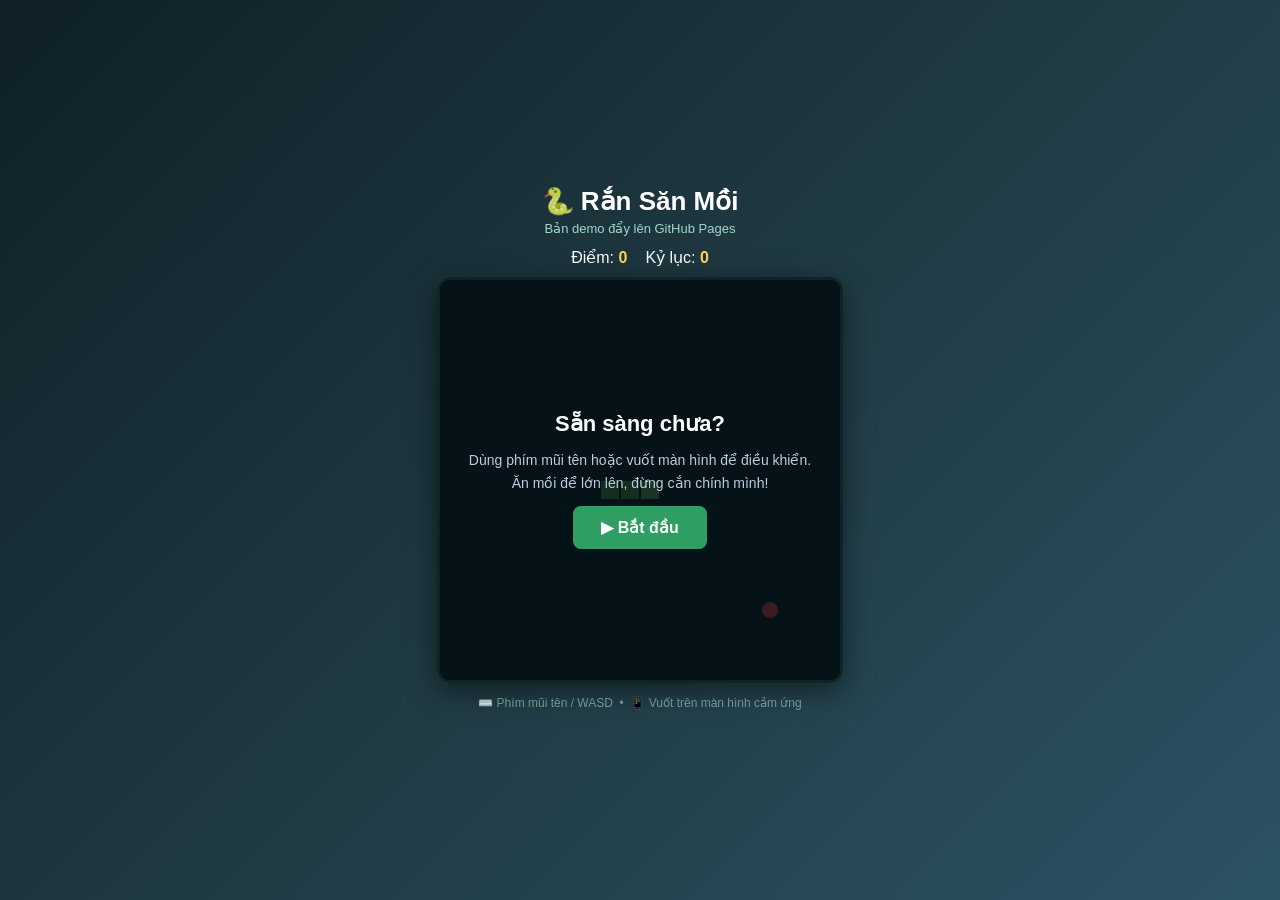
==== index.html @ e2c6ebfa "Game Rắn Săn Mồi - bản demo đầu tiên" ====
<!DOCTYPE html>
<html lang="vi">
<head>
<meta charset="UTF-8">
<meta name="viewport" content="width=device-width, initial-scale=1.0, user-scalable=no">
<title>🐍 Rắn Săn Mồi</title>
<style>
  * { margin:0; padding:0; box-sizing:border-box; }
  body {
    font-family:'Segoe UI',Arial,sans-serif;
    background:linear-gradient(135deg,#0f2027,#203a43,#2c5364);
    color:#fff; min-height:100vh;
    display:flex; flex-direction:column; align-items:center; justify-content:center;
    padding:16px; touch-action:none;
  }
  h1 { font-size:26px; margin-bottom:4px; }
  .sub { color:#9fd8c9; font-size:13px; margin-bottom:12px; }
  #hud { display:flex; gap:18px; margin-bottom:10px; font-size:16px; }
  #hud b { color:#ffd54f; }
  #wrap { position:relative; }
  canvas {
    background:#0b1e25; border:3px solid #2e7d5b; border-radius:12px;
    box-shadow:0 8px 30px rgba(0,0,0,.5); display:block; max-width:92vw;
  }
  #overlay {
    position:absolute; inset:0; display:flex; flex-direction:column;
    align-items:center; justify-content:center; gap:12px;
    background:rgba(5,15,20,.78); border-radius:12px; text-align:center; padding:20px;
  }
  #overlay.hidden { display:none; }
  #overlay h2 { font-size:22px; }
  #overlay p { color:#bcd; font-size:14px; line-height:1.6; }
  button {
    background:#2e9e63; color:#fff; border:none; border-radius:8px;
    padding:12px 28px; font-size:16px; font-weight:700; cursor:pointer;
  }
  button:hover { background:#35b574; }
  .hint { margin-top:10px; font-size:12px; color:#7fa8a0; text-align:center; line-height:1.7; }
</style>
</head>
<body>
  <h1>🐍 Rắn Săn Mồi</h1>
  <div class="sub">Bản demo đẩy lên GitHub Pages</div>
  <div id="hud"><div>Điểm: <b id="score">0</b></div><div>Kỷ lục: <b id="best">0</b></div></div>
  <div id="wrap">
    <canvas id="game" width="400" height="400"></canvas>
    <div id="overlay">
      <h2 id="ovTitle">Sẵn sàng chưa?</h2>
      <p id="ovText">Dùng phím mũi tên hoặc vuốt màn hình để điều khiển.<br>Ăn mồi để lớn lên, đừng cắn chính mình!</p>
      <button id="btnStart">▶ Bắt đầu</button>
    </div>
  </div>
  <div class="hint">⌨️ Phím mũi tên / WASD &nbsp;•&nbsp; 📱 Vuốt trên màn hình cảm ứng</div>
<script>
"use strict";
const cv = document.getElementById('game'), ctx = cv.getContext('2d');
const N = 20, CELL = cv.width / N;
let snake, dir, nextDir, food, score, best = +(localStorage.getItem('ran_best') || 0), timer = null, speed = 130;
document.getElementById('best').textContent = best;

function reset() {
  snake = [{x:10,y:10},{x:9,y:10},{x:8,y:10}];
  dir = nextDir = {x:1,y:0};
  score = 0; speed = 130;
  document.getElementById('score').textContent = 0;
  placeFood();
}
function placeFood() {
  while (true) {
    const f = {x: (Math.random()*N)|0, y: (Math.random()*N)|0};
    if (!snake.some(s => s.x===f.x && s.y===f.y)) { food = f; return; }
  }
}
function draw() {
  ctx.fillStyle = '#0b1e25'; ctx.fillRect(0,0,cv.width,cv.height);
  // food
  ctx.fillStyle = '#ff5252';
  ctx.beginPath();
  ctx.arc(food.x*CELL+CELL/2, food.y*CELL+CELL/2, CELL/2-2, 0, 7);
  ctx.fill();
  // snake
  snake.forEach((s,i) => {
    ctx.fillStyle = i===0 ? '#66bb6a' : '#43a047';
    const p = 1;
    ctx.fillRect(s.x*CELL+p, s.y*CELL+p, CELL-p*2, CELL-p*2);
    if (i===0) {
      ctx.fillStyle = '#123';
      const cx = s.x*CELL+CELL/2, cy = s.y*CELL+CELL/2;
      const ex = dir.x*4, ey = dir.y*4;
      ctx.beginPath(); ctx.arc(cx-5+ex, cy-4+ey, 2.2, 0, 7); ctx.fill();
      ctx.beginPath(); ctx.arc(cx+5+ex, cy-4+ey, 2.2, 0, 7); ctx.fill();
    }
  });
}
function step() {
  dir = nextDir;
  const h = {x: snake[0].x + dir.x, y: snake[0].y + dir.y};
  if (h.x<0||h.y<0||h.x>=N||h.y>=N || snake.some(s=>s.x===h.x&&s.y===h.y)) return gameOver();
  snake.unshift(h);
  if (h.x===food.x && h.y===food.y) {
    score += 10;
    document.getElementById('score').textContent = score;
    if (score > best) { best = score; localStorage.setItem('ran_best', best); document.getElementById('best').textContent = best; }
    if (speed > 70) { speed -= 4; restartTimer(); }
    placeFood();
  } else snake.pop();
  draw();
}
function restartTimer(){ clearInterval(timer); timer = setInterval(step, speed); }
function start() {
  document.getElementById('overlay').classList.add('hidden');
  reset(); draw(); restartTimer();
}
function gameOver() {
  clearInterval(timer);
  document.getElementById('ovTitle').textContent = '💀 Thua rồi!';
  document.getElementById('ovText').innerHTML = `Điểm của bạn: <b style="color:#ffd54f">${score}</b><br>Kỷ lục: <b style="color:#ffd54f">${best}</b>`;
  document.getElementById('btnStart').textContent = '↺ Chơi lại';
  document.getElementById('overlay').classList.remove('hidden');
}
const KEYS = {ArrowUp:[0,-1],ArrowDown:[0,1],ArrowLeft:[-1,0],ArrowRight:[1,0],w:[0,-1],s:[0,1],a:[-1,0],d:[1,0],W:[0,-1],S:[0,1],A:[-1,0],D:[1,0]};
document.addEventListener('keydown', e => {
  const k = KEYS[e.key]; if (!k) return;
  e.preventDefault();
  if (k[0] !== -dir.x || k[1] !== -dir.y) nextDir = {x:k[0], y:k[1]};
});
let tx=0, ty=0;
cv.addEventListener('touchstart', e => { const t=e.changedTouches[0]; tx=t.clientX; ty=t.clientY; }, {passive:true});
cv.addEventListener('touchmove', e => {
  e.preventDefault();
  const t=e.changedTouches[0], dx=t.clientX-tx, dy=t.clientY-ty;
  if (Math.abs(dx)<18 && Math.abs(dy)<18) return;
  const nd = Math.abs(dx)>Math.abs(dy) ? {x:Math.sign(dx),y:0} : {x:0,y:Math.sign(dy)};
  if (nd.x !== -dir.x || nd.y !== -dir.y) nextDir = nd;
  tx=t.clientX; ty=t.clientY;
}, {passive:false});
document.getElementById('btnStart').addEventListener('click', start);
reset(); draw();
</script>
</body>
</html>
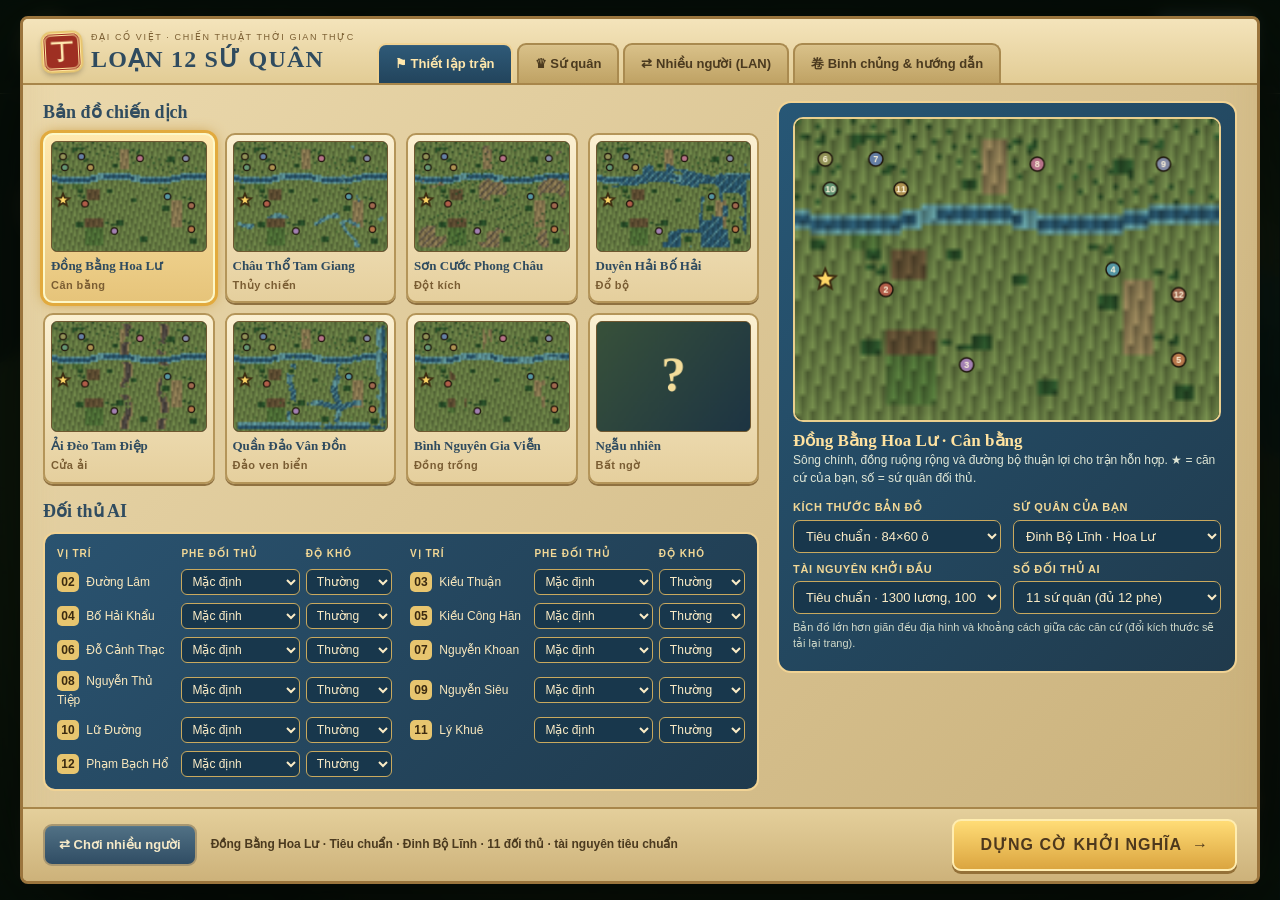
==== commit c458cb5a: "Thay game ran mau bang Loạn 12 Sứ Quân (ban day du tu Drive)" ====
--- a/index.html
+++ b/index.html
@@ -1,141 +1,12 @@
-<!DOCTYPE html>
-<html lang="vi">
-<head>
-<meta charset="UTF-8">
-<meta name="viewport" content="width=device-width, initial-scale=1.0, user-scalable=no">
-<title>🐍 Rắn Săn Mồi</title>
-<style>
-  * { margin:0; padding:0; box-sizing:border-box; }
-  body {
-    font-family:'Segoe UI',Arial,sans-serif;
-    background:linear-gradient(135deg,#0f2027,#203a43,#2c5364);
-    color:#fff; min-height:100vh;
-    display:flex; flex-direction:column; align-items:center; justify-content:center;
-    padding:16px; touch-action:none;
-  }
-  h1 { font-size:26px; margin-bottom:4px; }
-  .sub { color:#9fd8c9; font-size:13px; margin-bottom:12px; }
-  #hud { display:flex; gap:18px; margin-bottom:10px; font-size:16px; }
-  #hud b { color:#ffd54f; }
-  #wrap { position:relative; }
-  canvas {
-    background:#0b1e25; border:3px solid #2e7d5b; border-radius:12px;
-    box-shadow:0 8px 30px rgba(0,0,0,.5); display:block; max-width:92vw;
-  }
-  #overlay {
-    position:absolute; inset:0; display:flex; flex-direction:column;
-    align-items:center; justify-content:center; gap:12px;
-    background:rgba(5,15,20,.78); border-radius:12px; text-align:center; padding:20px;
-  }
-  #overlay.hidden { display:none; }
-  #overlay h2 { font-size:22px; }
-  #overlay p { color:#bcd; font-size:14px; line-height:1.6; }
-  button {
-    background:#2e9e63; color:#fff; border:none; border-radius:8px;
-    padding:12px 28px; font-size:16px; font-weight:700; cursor:pointer;
-  }
-  button:hover { background:#35b574; }
-  .hint { margin-top:10px; font-size:12px; color:#7fa8a0; text-align:center; line-height:1.7; }
-</style>
-</head>
-<body>
-  <h1>🐍 Rắn Săn Mồi</h1>
-  <div class="sub">Bản demo đẩy lên GitHub Pages</div>
-  <div id="hud"><div>Điểm: <b id="score">0</b></div><div>Kỷ lục: <b id="best">0</b></div></div>
-  <div id="wrap">
-    <canvas id="game" width="400" height="400"></canvas>
-    <div id="overlay">
-      <h2 id="ovTitle">Sẵn sàng chưa?</h2>
-      <p id="ovText">Dùng phím mũi tên hoặc vuốt màn hình để điều khiển.<br>Ăn mồi để lớn lên, đừng cắn chính mình!</p>
-      <button id="btnStart">▶ Bắt đầu</button>
-    </div>
-  </div>
-  <div class="hint">⌨️ Phím mũi tên / WASD &nbsp;•&nbsp; 📱 Vuốt trên màn hình cảm ứng</div>
-<script>
-"use strict";
-const cv = document.getElementById('game'), ctx = cv.getContext('2d');
-const N = 20, CELL = cv.width / N;
-let snake, dir, nextDir, food, score, best = +(localStorage.getItem('ran_best') || 0), timer = null, speed = 130;
-document.getElementById('best').textContent = best;
-
-function reset() {
-  snake = [{x:10,y:10},{x:9,y:10},{x:8,y:10}];
-  dir = nextDir = {x:1,y:0};
-  score = 0; speed = 130;
-  document.getElementById('score').textContent = 0;
-  placeFood();
-}
-function placeFood() {
-  while (true) {
-    const f = {x: (Math.random()*N)|0, y: (Math.random()*N)|0};
-    if (!snake.some(s => s.x===f.x && s.y===f.y)) { food = f; return; }
-  }
-}
-function draw() {
-  ctx.fillStyle = '#0b1e25'; ctx.fillRect(0,0,cv.width,cv.height);
-  // food
-  ctx.fillStyle = '#ff5252';
-  ctx.beginPath();
-  ctx.arc(food.x*CELL+CELL/2, food.y*CELL+CELL/2, CELL/2-2, 0, 7);
-  ctx.fill();
-  // snake
-  snake.forEach((s,i) => {
-    ctx.fillStyle = i===0 ? '#66bb6a' : '#43a047';
-    const p = 1;
-    ctx.fillRect(s.x*CELL+p, s.y*CELL+p, CELL-p*2, CELL-p*2);
-    if (i===0) {
-      ctx.fillStyle = '#123';
-      const cx = s.x*CELL+CELL/2, cy = s.y*CELL+CELL/2;
-      const ex = dir.x*4, ey = dir.y*4;
-      ctx.beginPath(); ctx.arc(cx-5+ex, cy-4+ey, 2.2, 0, 7); ctx.fill();
-      ctx.beginPath(); ctx.arc(cx+5+ex, cy-4+ey, 2.2, 0, 7); ctx.fill();
-    }
-  });
-}
-function step() {
-  dir = nextDir;
-  const h = {x: snake[0].x + dir.x, y: snake[0].y + dir.y};
-  if (h.x<0||h.y<0||h.x>=N||h.y>=N || snake.some(s=>s.x===h.x&&s.y===h.y)) return gameOver();
-  snake.unshift(h);
-  if (h.x===food.x && h.y===food.y) {
-    score += 10;
-    document.getElementById('score').textContent = score;
-    if (score > best) { best = score; localStorage.setItem('ran_best', best); document.getElementById('best').textContent = best; }
-    if (speed > 70) { speed -= 4; restartTimer(); }
-    placeFood();
-  } else snake.pop();
-  draw();
-}
-function restartTimer(){ clearInterval(timer); timer = setInterval(step, speed); }
-function start() {
-  document.getElementById('overlay').classList.add('hidden');
-  reset(); draw(); restartTimer();
-}
-function gameOver() {
-  clearInterval(timer);
-  document.getElementById('ovTitle').textContent = '💀 Thua rồi!';
-  document.getElementById('ovText').innerHTML = `Điểm của bạn: <b style="color:#ffd54f">${score}</b><br>Kỷ lục: <b style="color:#ffd54f">${best}</b>`;
-  document.getElementById('btnStart').textContent = '↺ Chơi lại';
-  document.getElementById('overlay').classList.remove('hidden');
-}
-const KEYS = {ArrowUp:[0,-1],ArrowDown:[0,1],ArrowLeft:[-1,0],ArrowRight:[1,0],w:[0,-1],s:[0,1],a:[-1,0],d:[1,0],W:[0,-1],S:[0,1],A:[-1,0],D:[1,0]};
-document.addEventListener('keydown', e => {
-  const k = KEYS[e.key]; if (!k) return;
-  e.preventDefault();
-  if (k[0] !== -dir.x || k[1] !== -dir.y) nextDir = {x:k[0], y:k[1]};
-});
-let tx=0, ty=0;
-cv.addEventListener('touchstart', e => { const t=e.changedTouches[0]; tx=t.clientX; ty=t.clientY; }, {passive:true});
-cv.addEventListener('touchmove', e => {
-  e.preventDefault();
-  const t=e.changedTouches[0], dx=t.clientX-tx, dy=t.clientY-ty;
-  if (Math.abs(dx)<18 && Math.abs(dy)<18) return;
-  const nd = Math.abs(dx)>Math.abs(dy) ? {x:Math.sign(dx),y:0} : {x:0,y:Math.sign(dy)};
-  if (nd.x !== -dir.x || nd.y !== -dir.y) nextDir = nd;
-  tx=t.clientX; ty=t.clientY;
-}, {passive:false});
-document.getElementById('btnStart').addEventListener('click', start);
-reset(); draw();
-</script>
-</body>
-</html>
+<!doctype html>
+<html lang="vi"><head><meta charset="utf-8"><meta name="viewport" content="width=device-width, initial-scale=1"><title>Loạn 12 Sứ Quân · Cờ Lau Dựng Nước</title><link rel="stylesheet" href="style.css"><link rel="stylesheet" href="progression.css"><link rel="stylesheet" href="hybrid.css"><link rel="stylesheet" href="kingdom.css"><link rel="stylesheet" href="multiplayer.css"><link rel="stylesheet" href="interface-v2.css"><link rel="stylesheet" href="cinematic-ui.css"><link rel="stylesheet" href="menu.css"></head>
+<body class="panel-hidden">
+<header><div class="brand"><span class="seal">丁</span><div><small>ĐẠI CỒ VIỆT · CHIẾN THUẬT THỜI GIAN THỰC</small><h1>LOẠN 12 SỨ QUÂN</h1></div></div><div id="resources"></div><div class="header-actions"><button id="pause" title="Tạm dừng"><span>Ⅱ</span></button><button id="handbookButton"><span class="button-glyph">卷</span>Binh thư</button><button id="help"><span class="button-glyph">?</span>Hướng dẫn</button></div></header>
+<main><section id="battle"><canvas id="map" aria-label="Bản đồ chiến trường tương tác"></canvas><div class="map-heading"><span class="eyebrow">CHIẾN DỊCH 01</span><h2>Cờ lau dựng nước</h2><p>Hoa Lư · Đồng bằng sông Hồng</p></div><div id="toast" role="status"></div><div class="map-bottom"><div class="utility-dock"><button id="home" title="Về căn cứ"><span>⌂</span><small>Căn cứ</small></button><button id="mapHandbook" title="Mở binh thư"><span>▤</span><small>Binh thư</small></button><button id="mapBuild" title="Mở bảng kiến thiết"><span>▦</span><small>Kiến thiết</small></button><button id="togglePanel" title="Mở bảng quân lệnh" aria-pressed="false"><span>⚙</span><small>Bảng lệnh</small></button></div><span id="selectionHint">Kéo chuột để chọn quân · Chuột phải để ra lệnh</span><div class="command-dock"><button id="selectArmy"><span>⚔</span><small>Toàn quân</small></button><button id="attackMove"><span>➤</span><small>Tiến công</small><kbd>A</kbd></button></div></div></section>
+<aside><button id="closePanel" title="Đóng bảng lệnh">×</button><div class="campaign-head"><span class="eyebrow">THỐNG NHẤT SƠN HÀ</span><b id="progress">1 / 12</b></div><div class="progress-track"><i id="progressBar"></i></div><div id="population"></div><div class="panel-tabs"><button id="armyPanel">Quân lệnh</button><button id="buildPanel">Kiến thiết</button></div><div id="lords"></div><section class="details"><div class="section-title">QUÂN LỆNH <span id="clock">00:00</span></div><div id="details"></div></section><canvas id="minimap" width="272" height="168" aria-label="Bản đồ nhỏ"></canvas><div class="legend"><span>● Hoa Lư</span><span>● Chưa quy phục</span><span>● Đồng minh</span></div></aside></main>
+<footer><span><i class="live"></i> BẢN DEMO CHƠI ĐƯỢC · ĐỒ HỌA CANVAS</span><span id="status">Đang tập hợp quân tại Hoa Lư</span><span>WASD: camera · Lăn chuột: phóng to · P: dừng</span></footer>
+<dialog id="intro"><span class="eyebrow">MỘT THỜI LOẠN LẠC. MỘT NGỌN CỜ.</span><h2>Cờ lau dựng nước</h2><p>Từ Hoa Lư, tập hợp quân đội, vượt sông và thu phục các sứ quân. Mỗi căn cứ thất thủ là một lựa chọn: chiêu hàng để mở binh chủng, hoặc trảm tướng để lấy chiến lợi phẩm.</p><div class="instructions"><div><b>01 / Tập hợp</b><p>Kéo chuột trái chọn quân. Shift để chọn thêm. Chuột phải lên đất để đi, lên địch để đánh.</p></div><div><b>02 / Kiến thiết</b><p>Chọn công trình, nâng cấp và tuyển quân. Soái Phủ giới hạn 2 Tướng, kể cả hàng chờ.</p></div><div><b>03 / Chinh phục</b><p>Thu phục Đường Lâm mở Nỏ Liên Châu. Kiều Thuận mở Chiến Tượng. Bố Hải Khẩu mở Trần Lãm.</p></div></div><p class="note">Đây là bản mô phỏng giả tưởng lấy cảm hứng lịch sử. Chỉ số còn thử nghiệm; không phải tái dựng lịch sử.</p><button id="start" class="primary">DỰNG CỜ KHỞI NGHĨA <span>→</span></button></dialog>
+<dialog id="conquest"><span class="eyebrow">MỘT THẾ LỰC ĐÃ THẤT THỦ</span><h2 id="conquestTitle"></h2><p id="conquestText"></p><div class="choices"><button id="recruitLord"><b>THU PHỤC CHIÊU HÀNG</b><span>Mở khóa quân độc quyền.<br>Nhận 70% sản lượng của căn cứ.</span></button><button id="executeLord"><b>TRẢM TƯỚNG</b><span>Nhận 1000 Lương + 600 Vàng.<br>6 dân chuyển thành phu đào đá.</span></button></div></dialog>
+<dialog id="ending"><span class="eyebrow">CHIẾN DỊCH KHÉP LẠI</span><h2 id="endingTitle"></h2><p id="endingText"></p><button id="restart" class="primary">CHƠI LẠI</button></dialog>
+<dialog id="handbook"><div class="book-head"><div><span class="eyebrow">PHÁT TRIỂN LÃNH ĐỊA · BẢN CÂN BẰNG THỬ NGHIỆM</span><h2>Binh thư Hoa Lư</h2></div><button id="closeBook">Trở lại trận</button></div><div id="bookContent"></div></dialog>
+<script src="boot.js"></script><script src="core.js"></script><script src="progression.js"></script><script src="economy.js"></script><script src="tactics.js"></script><script src="factions.js"></script><script src="ai.js"></script><script src="maps.js"></script><script src="warlords.js"></script><script src="walls.js"></script><script src="navy.js"></script><script src="setup.js"></script><script src="controls.js"></script><script src="iso-art.js"></script><script src="terrain25d.js"></script><script src="unit-sprites.js"></script><script src="vehicle-sprites.js"></script><script src="fort-art.js"></script><script src="fx.js"></script><script src="game.js"></script><script src="input.js"></script><script src="kingdom-ui.js"></script><script src="multiplayer.js"></script><script src="warlords-ui.js"></script><script src="menu.js"></script></body></html>
--- a/style.css
+++ b/style.css
@@ -0,0 +1 @@
+:root{color-scheme:dark;--bg:#121a18;--panel:#18221e;--line:#344036;--text:#e7e3ce;--muted:#9fa993;--gold:#d6b16a}*{box-sizing:border-box}body{margin:0;background:var(--bg);font:13px/1.5 "Segoe UI",Arial,sans-serif;color:var(--text);overflow:hidden}button{font:inherit;cursor:pointer;color:var(--text);border:1px solid #566047;background:#263328;border-radius:4px;padding:8px 11px;transition:background .15s}button:hover:not(:disabled){background:#40513a;border-color:var(--gold)}button:disabled{opacity:.4;cursor:not-allowed}button.active{background:#6b562b;border-color:#dfbf73}header{height:88px;display:flex;align-items:center;gap:14px;padding:0 22px;border-bottom:1px solid #555238;background:#17211c}.brand{display:flex;align-items:center;gap:14px;min-width:285px}.seal{background:#943f2f;color:#f6deb0;border:3px double #d29463;font:32px Georgia;padding:0 7px;transform:rotate(-3deg)}h1{font:22px Georgia,serif;letter-spacing:2px;margin:2px 0}small,.eyebrow{font-size:9px;letter-spacing:2px;color:var(--gold)}#resources{display:flex;flex:1;justify-content:center;gap:24px}.resource{display:flex;align-items:center;gap:9px}.resource .icon{color:var(--gold);font-size:23px}.resource b{display:block;font-size:19px;font-weight:500;font-variant-numeric:tabular-nums}.resource small{color:var(--muted);letter-spacing:1px;font-size:9px}main{display:grid;grid-template-columns:1fr 304px;height:calc(100vh - 120px)}#battle{position:relative;overflow:hidden;background:#23332c}#map{display:block;width:100%;height:100%;touch-action:none}.map-heading{position:absolute;left:26px;top:22px;pointer-events:none;text-shadow:0 2px 8px #000}.map-heading h2{font:29px Georgia,serif;margin:4px 0;color:#fff0d0}.map-heading p{font-size:11px;color:#c6cdb9;margin:0}.map-bottom{position:absolute;bottom:16px;left:22px;right:22px;display:flex;justify-content:space-between;align-items:end;gap:8px;pointer-events:none}.map-bottom button{pointer-events:auto;background:#15241eee}.map-bottom>span{max-width:230px;font-size:11px;color:#ddd9c4;background:#17231bcb;padding:7px 10px;border-left:2px solid #c3a061}#toast{position:absolute;left:50%;bottom:82px;transform:translateX(-50%);background:#13221ef2;border:1px solid #958354;padding:10px 18px;max-width:80%;opacity:0;pointer-events:none;transition:opacity .2s}#toast.show{opacity:1}aside{padding:20px 16px 12px;border-left:1px solid var(--line);background:linear-gradient(145deg,#202b23,#131e1a);overflow-y:auto;scrollbar-width:thin}.campaign-head{display:flex;justify-content:space-between;align-items:center}.campaign-head b{font:26px Georgia;color:var(--gold)}.progress-track{height:3px;background:#3a4233;margin:13px 0}.progress-track i{display:block;background:var(--gold);height:3px;width:8.33%;transition:width .5s}#lords{display:grid;grid-template-columns:repeat(6,1fr);gap:7px;margin:16px 0 24px}.lord{height:27px;border:1px solid #485443;font-size:10px;padding:0;color:#b5b8a6;background:#252c24}.lord.own{color:#ecdda9;border-color:#b39455;background:#615333}.lord.ally{background:#345147;border-color:#61927e}.lord.fallen{background:#402c28;border-color:#805444}.details{border-top:1px solid var(--line);padding-top:14px;min-height:265px}.section-title{letter-spacing:2px;font-size:10px;color:var(--muted);display:flex;justify-content:space-between}.details h3{font:23px Georgia;margin:12px 0 6px}.details p{color:var(--muted);font-size:12px;margin:5px 0 12px}.stat-grid{display:grid;grid-template-columns:1fr 1fr;gap:8px;margin:12px 0}.stat-grid>div{border:1px solid var(--line);padding:7px 9px}.stat-grid small{display:block;color:var(--muted);font-size:9px}.action{width:100%;text-align:left;margin:4px 0;padding:9px 11px;display:block}.action strong{font-size:12px;font-weight:500}.action small{display:block;letter-spacing:0;font-size:10px;color:#adb7a0;margin-top:3px}.queue{color:#d9c083;font-size:11px;border-left:2px solid #a99058;padding-left:8px;margin:8px 0}.muted{color:var(--muted);font-size:11px}#minimap{display:block;width:100%;margin-top:18px;border:1px solid #596044;background:#2c3b2f;cursor:crosshair}.legend{display:flex;justify-content:space-between;font-size:9px;margin-top:5px;color:#b8baa7}.legend span:first-child{color:#dbc275}.legend span:last-child{color:#7fac97}footer{height:32px;border-top:1px solid var(--line);display:flex;align-items:center;justify-content:space-between;padding:0 20px;font-size:9px;letter-spacing:.4px;color:#96a38e}.live{display:inline-block;width:5px;height:5px;background:#a7bc78;border-radius:50%;margin-right:7px}dialog{max-width:720px;width:calc(100% - 36px);padding:36px;background:#1b2821;color:var(--text);border:1px solid #ad925c;box-shadow:0 25px 130px #000b;border-radius:8px}dialog::backdrop{background:#08130eb8;backdrop-filter:blur(4px)}dialog h2{font:40px Georgia;margin:12px 0 18px;color:#efdba9}dialog p{color:#bac1ae;font-size:14px;line-height:1.8}.instructions{display:grid;grid-template-columns:repeat(3,1fr);gap:20px;margin:24px 0}.instructions b{color:#d9c089;font-size:12px}.instructions p{font-size:12px}.note{font-size:11px!important}.primary{background:#b89b5f;color:#14221b;width:100%;padding:13px;letter-spacing:1px;border-color:#d5b976}.primary span{float:right}.choices{display:grid;grid-template-columns:1fr 1fr;gap:16px}.choices button{padding:20px;text-align:left}.choices b{display:block;color:#e0c48a}.choices span{display:block;margin-top:12px;font-size:12px;color:#bec5b1}@media(max-width:1000px){header{padding:0 12px;gap:8px}.brand{min-width:205px}.brand small{display:none}h1{font-size:16px}.seal{font-size:25px}#resources{gap:13px}.resource{gap:4px}.resource b{font-size:16px}.resource .icon{font-size:17px}main{grid-template-columns:1fr 270px}aside{padding:14px 12px}.map-bottom{flex-direction:column;align-items:start}footer span:last-child{display:none}}@media(max-width:680px){header{height:112px;flex-wrap:wrap;justify-content:space-between}.brand{min-width:0}#resources{order:2;width:100%;flex-basis:100%;padding-bottom:8px}main{height:calc(100vh - 140px);grid-template-columns:1fr 215px}aside{padding:10px}.map-heading{left:12px;top:12px}.map-heading h2{font-size:21px}.map-heading p{display:none}.map-bottom{left:10px;bottom:10px;right:10px}.map-bottom>span{display:none}.map-bottom button{font-size:10px;padding:6px}footer{height:28px;padding:0 8px}footer span:nth-child(2){display:none}.instructions{grid-template-columns:1fr;gap:0}dialog{padding:24px;max-height:90vh}dialog h2{font-size:30px}}
--- a/progression.css
+++ b/progression.css
@@ -0,0 +1 @@
+#population{color:#d9c591;font-size:12px;margin:8px 0}.panel-tabs{display:flex;gap:8px}.panel-tabs button{flex:1;font-size:12px}#lords{margin:12px 0 16px}.work-progress{padding:10px;background:#101e19;border:1px solid #42513c;margin:10px 0;font-size:11px;color:#e4c984}.work-progress progress{width:100%;height:8px;accent-color:#c4ac67;display:block;margin-top:7px}.action small{line-height:1.6}.details>div>p{line-height:1.7}#handbook{max-width:1040px;max-height:88vh;overflow:auto;padding:28px}#handbook h2{font-size:32px;margin:8px 0}#handbook h3{color:#e5c58c;border-bottom:1px solid #4b573f;padding:12px 0;font:22px Georgia}#handbook p{font-size:13px}#handbook small{letter-spacing:0;color:#bcbba1;font-size:11px;display:block;line-height:1.6}.book-head{display:flex;justify-content:space-between;align-items:center;gap:12px;position:sticky;top:-28px;background:#1b2821;padding:12px 0;z-index:1;border-bottom:1px solid #786440}.book-grid{display:grid;grid-template-columns:repeat(3,1fr);gap:12px}.book-grid article{background:#243027;border:1px solid #43503d;padding:14px}.book-grid h4{color:#e5c58c;font-size:15px;margin:0 0 8px}.table-scroll{overflow-x:auto}table{width:100%;border-collapse:collapse;font-size:12px}td,th{text-align:left;padding:10px;border-bottom:1px solid #43503d;min-width:65px}th{color:#d8bd82;background:#233226}td:first-child{min-width:185px}#resources{gap:14px}.brand{min-width:260px}@media(max-width:1000px){.brand{min-width:185px}.resource .icon{display:none}#resources{gap:10px}.book-grid{grid-template-columns:1fr 1fr}}@media(max-width:680px){.book-grid{grid-template-columns:1fr}.book-head{align-items:start}#handbook{padding:18px}.brand{min-width:0}header button{font-size:11px;padding:5px}}
--- a/hybrid.css
+++ b/hybrid.css
@@ -0,0 +1,11 @@
+:root{--bg:#211f18;--panel:#29291f;--line:#57513c;--muted:#bebaa2;--gold:#dfc081}
+header{background:linear-gradient(180deg,#332f23,#211f19);border-bottom:3px ridge #7c6b47}
+aside{background:linear-gradient(135deg,#39382a,#23271f);border-left:3px ridge #8e7b51}
+button{border-color:#726b50;background:linear-gradient(#3e4331,#2b3025);box-shadow:inset 0 1px #ffffff0a}
+button:hover:not(:disabled){background:#555a3d}.action{border-radius:2px}.action small{color:#c5c8ac}
+.control-groups{margin-top:14px;font-size:9px;letter-spacing:1px;display:flex;align-items:center;gap:5px;color:#e3d4a6}
+.control-groups button{pointer-events:auto;width:27px;height:27px;padding:0;background:#2d3528df;border-color:#9f8e60;font-size:12px}
+.map-heading h2{font-size:27px}.map-bottom>span{max-width:240px}.details h3{color:#f0deb0}
+#population{color:#e6d3a2;border-left:2px solid #b19a5d;padding-left:8px}#minimap{border:3px ridge #9b875a}
+.book-head{background:#292c22}#bookContent p{color:#c5c8b3}footer{background:#221f18}
+#intro{max-height:90vh;overflow-y:auto}.faction-setup{border:1px solid #766640;background:#253126;padding:14px;margin:16px 0}.faction-setup label{display:block;color:#e9d39c}.faction-setup select{display:block;width:100%;margin-top:7px;padding:10px;background:#19261e;color:#efdfb7;border:1px solid #8d7c54}.faction-setup #traitPreview{font-size:13px;color:#e3d3a9;margin:10px 0}.faction-setup details{font-size:12px}.faction-setup details p{font-size:12px;line-height:1.5;margin:8px 0}.faction-setup summary{cursor:pointer;color:#d8bd82}
--- a/kingdom.css
+++ b/kingdom.css
@@ -0,0 +1,6 @@
+:root{--gold:#edc875;--text:#f7ecd0;--muted:#d0d9d7;--line:#73818a}header{background:linear-gradient(#416d83,#243f53);border-bottom:3px solid #c49b54;box-shadow:0 4px 12px #13263066;gap:10px}header button{background:linear-gradient(#5b94b0,#32627f);border:2px solid #bfac77;border-radius:9px;font-weight:600}header .seal{border-radius:50%;background:radial-gradient(#75b7c4,#245478);border:3px solid #ecd18a;transform:none}.resource{background:#213e5266;border-radius:20px;padding:4px 10px;box-shadow:inset 0 1px #ffffff20}.resource b{font-weight:700}.resource small{color:#dbe3db}aside{background:linear-gradient(140deg,#405969,#263e4e);border-left:3px solid #d3b46d}.action{background:linear-gradient(#547083,#354d5d);border:1px solid #9bada9;border-radius:8px}.action small,.details p{color:#d1dedb}.details h3{color:#ffe8b5}.panel-tabs button{background:#2a566e}.lord{background:#254b61;border-color:#a5ae9a}.lord.own{background:#a77734}.map-bottom button{background:linear-gradient(#5499b4,#24536f);border:2px solid #cfb775;border-radius:22px;padding:10px 14px;box-shadow:0 3px 8px #14292e80}.map-heading{top:16px}.map-heading h2{font-size:25px}.mission-rail{position:absolute;top:320px;left:22px;width:225px;padding:15px;background:linear-gradient(120deg,#243e50ed,#284454df);border:2px solid #d1b875;border-radius:12px;box-shadow:0 4px 14px #17382b55;pointer-events:auto}.mission-rail small{font-size:9px;letter-spacing:1px;color:#ffe3a1}.mission-rail h3{margin:8px 0;color:#f7dfa7;font:19px Georgia}.mission-rail p{font-size:12px;line-height:1.5;color:#e5ede0;border-bottom:1px solid #ffffff1a;padding-bottom:9px}.mission-rail button{width:100%;background:#447993;border-color:#cfb46d}.intelligence{margin:0 0 16px;border:1px solid #9f9b76;padding:10px;border-radius:8px;background:#233d4f}.intelligence summary{cursor:pointer;color:#ffe0a2;font-size:12px}.intelligence p{font-size:11px;border-top:1px solid #ffffff20;padding-top:8px}.kingdom-intro{max-width:1040px;width:calc(100% - 36px);background:linear-gradient(135deg,#f2dfb6,#d6c28f);color:#293d46;border:3px solid #c4a365;padding:24px}.kingdom-intro h2{font-size:30px;color:#304c60;margin:5px 0}.kingdom-intro>.eyebrow{color:#785c31}.kingdom-intro>p{color:#50616a;font-size:13px;margin:7px 0}.kingdom-intro .instructions{display:none}.kingdom-intro .note{font-size:10px!important}.faction-showcase{display:grid;grid-template-columns:36% 1fr;margin:16px 0;min-height:305px;gap:16px}.commander-portrait{border-radius:14px;background:radial-gradient(ellipse at 50% 40%,#f7e6bb,#9cbaaa 75%,#658780);box-shadow:inset 0 0 50px #6a7d6233;text-align:center;position:relative;overflow:hidden}.commander-portrait svg{display:block;height:250px;width:100%;filter:drop-shadow(4px 8px 5px #28435444)}.commander-portrait h3{font:24px Georgia;color:#263f52;margin:0}.commander-portrait p{font-size:12px;color:#465d61;margin:2px 0 12px}.civilization-panel{background:linear-gradient(135deg,var(--faction-color,#275776),#253e50);border:2px solid #f1d394;border-radius:14px;color:#fae8bd;padding:14px}.civilization-panel .faction-setup{margin:0;padding:0;background:none;border:0}.civilization-panel select{background:#19394f;padding:13px;border-radius:7px}.civilization-panel #traitPreview{font-size:22px;line-height:1.5;margin:18px 0;color:#ffe7ac}.civilization-panel details p{color:#e6ede2}.faction-roster{display:grid;grid-template-columns:repeat(7,1fr);gap:7px}.faction-roster button{background:linear-gradient(#517185,#304d64);border:2px solid #a89771;color:#f6eac8;border-radius:9px;padding:7px 3px;font-size:10px;min-height:70px;line-height:1.3}.faction-roster button.chosen{border-color:#fdf8c8;box-shadow:0 0 0 2px #e2aa3d,0 0 12px #c7963a;background:linear-gradient(#b68b44,#76562e)}.faction-emblem{display:block;font:22px Georgia;margin-bottom:4px;color:#f4d489}.kingdom-intro .primary{margin-top:16px;background:linear-gradient(#ffdc76,#dba540);border:2px solid #ffedb0;color:#4d381d;border-radius:9px;font-weight:800;box-shadow:0 3px #947138}#handbook{background:#294657}.book-head{background:#294657}.book-grid article{background:#365566;border-color:#839887}footer{background:#213d50;color:#c2d0d3}@media(max-width:1100px){.mission-rail{width:185px;left:14px;top:320px}.resource{padding:3px 6px}header{padding:0 10px}header .brand{min-width:200px}}@media(max-width:800px){.mission-rail{display:none}.faction-showcase{grid-template-columns:32% 1fr}.commander-portrait svg{height:210px}.commander-portrait h3{font-size:18px}.civilization-panel #traitPreview{font-size:17px}.faction-roster{grid-template-columns:repeat(4,1fr)}.kingdom-intro{padding:14px}.kingdom-intro h2{font-size:23px}}
+.mission-rail>button:first-child{width:auto;float:right;padding:2px 6px;font-size:10px;margin-bottom:8px}.mission-rail.folded{width:auto;padding:8px}.mission-rail.folded>*:not(:first-child){display:none}.mission-rail.folded>button:first-child{float:none;margin:0}
+.intelligence #aiRows{display:grid;gap:7px;margin-top:9px}.intel-row{display:block;width:100%;padding:8px 9px;text-align:left;border:1px solid #688499;border-radius:7px;background:linear-gradient(110deg,#31566c,#233f52);color:#e9efe7;cursor:pointer}.intel-row:hover{border-color:#e2c472;background:linear-gradient(110deg,#3e6a80,#29495d)}.intel-row.ally{border-color:#94b672}.intel-row.fallen{opacity:.55;filter:saturate(.4)}.intel-top{display:flex;justify-content:space-between;gap:8px;align-items:center}.intel-top strong{font:12px Georgia;color:#ffe2a1}.intel-top b{font-size:9px;color:#bfcfd1}.intel-detail,.intel-row small{display:block;margin-top:4px;font-size:9px;color:#c9d7d8;white-space:nowrap;overflow:hidden;text-overflow:ellipsis}.intel-meter{display:block;height:4px;background:#142c3a;border-radius:5px;margin-top:6px;overflow:hidden}.intel-meter i{display:block;height:100%;background:linear-gradient(90deg,#66a590,#e1bd60,#ba654d);border-radius:5px;transition:width .3s}
+.fleet-showcase{display:grid;grid-template-columns:1.25fr repeat(3,1fr);gap:7px;margin:10px 0 2px}.fleet-showcase>div,.fleet-showcase article{border:1px solid #b49b69;border-radius:8px;background:linear-gradient(145deg,#21465a,#172f3e);min-height:105px;overflow:hidden;color:#f4d998}.fleet-title{padding:18px 14px}.fleet-title small,.fleet-title b{display:block}.fleet-title small{font-size:9px;letter-spacing:1px}.fleet-title b{font:16px Georgia;margin-top:8px;line-height:1.35}.fleet-showcase canvas{display:block;width:100%;height:78px;background:linear-gradient(#466f78,#244956)}.fleet-showcase article span{display:block;font-size:8px;padding:6px;text-align:center;white-space:nowrap}@media(max-width:800px){.fleet-showcase{grid-template-columns:1fr 1fr}.fleet-title{grid-column:1/-1;min-height:auto}}
+.architecture-showcase{display:grid;grid-template-columns:repeat(4,1fr);gap:7px;margin:8px 0}.architecture-showcase article{overflow:hidden;border:1px solid #b89d67;border-radius:8px;background:linear-gradient(#8faa61,#55743f);color:#f8e5ae;text-align:center}.architecture-showcase canvas{display:block;width:100%;height:115px;background:radial-gradient(ellipse at 50% 85%,#a8bc6b,#6e8d4b 68%,#3d6242)}.architecture-showcase span{display:block;padding:6px;background:#19394bcf;font:10px Georgia}@media(max-width:800px){.architecture-showcase{grid-template-columns:1fr 1fr}}
+.siege-showcase{display:grid;grid-template-columns:repeat(3,1fr);gap:7px;margin:8px 0}.siege-showcase article{overflow:hidden;border:1px solid #c6aa70;border-radius:9px;background:linear-gradient(145deg,#a6bd69,#4a7048);text-align:center}.siege-showcase canvas{display:block;width:100%;height:125px;background:radial-gradient(ellipse at 50% 82%,#c8c287,#7c9656 63%,#375b42)}.siege-showcase span{display:grid;gap:2px;padding:6px;background:#173848e8;color:#f9e7ad;font:11px Georgia}.siege-showcase small{color:#c8d6c2;font:8px system-ui}@media(max-width:800px){.siege-showcase{grid-template-columns:1fr 1fr}.siege-showcase article:first-child{grid-column:1/-1}}
--- a/multiplayer.css
+++ b/multiplayer.css
@@ -0,0 +1 @@
+.faction-setup label{display:block;margin:8px 0;font-size:11px;letter-spacing:.4px}.faction-setup label select{display:block;width:100%;margin-top:4px}.multiplayer-box{margin:14px 0 9px;padding:11px;border:1px solid #d5b66e;border-radius:8px;background:#152f4077}.multi-title{display:flex;justify-content:space-between;align-items:center;font-size:10px;letter-spacing:1px}.multi-title span{padding:3px 7px;border-radius:12px;background:#243e4c;color:#aebcc0}.multi-title span.online{background:#326c5a;color:#e8f4cf;box-shadow:0 0 8px #7ec19655}.multi-fields{display:grid;grid-template-columns:1fr .65fr auto auto auto;gap:5px;margin-top:8px}.multi-fields input,.multi-fields button{min-width:0;padding:7px;border:1px solid #7f9a9b;border-radius:5px;background:#19384b;color:#f6e4b7;font-size:10px}.multi-fields button{background:#416c80;cursor:pointer}.multiplayer-box p{margin:7px 0 0!important;font-size:9px!important;color:#c7d6d5!important}.multiplayer-box p.error{color:#ffad99!important}#playerRoster{display:flex;gap:5px;flex-wrap:wrap;margin-top:7px}#playerRoster span{padding:3px 7px;border-radius:9px;background:#d9bd7430;border:1px solid #d9bd7460;font-size:9px}@media(max-width:800px){.multi-fields{grid-template-columns:1fr 1fr}.multi-fields button{min-height:32px}}
--- a/interface-v2.css
+++ b/interface-v2.css
@@ -0,0 +1,40 @@
+:root{
+  --ui-blue:#173a4f;
+  --ui-blue-2:#285c76;
+  --ui-blue-3:#397f98;
+  --ui-gold:#e5bc62;
+  --ui-cream:#fff0c7;
+  --ui-ink:#102b39;
+  --ui-line:#d2ae67;
+  --ui-glass:#18394de8;
+  --ui-green:#7fa46b;
+  --ui-red:#cc6d55;
+}
+
+body{background:#0b202b;color:var(--ui-cream);font-family:"Segoe UI",Tahoma,sans-serif}
+header{height:96px;padding:0 18px;background:linear-gradient(180deg,#376d87 0%,#214b64 66%,#17384d 100%);border-bottom:3px solid var(--ui-gold);box-shadow:0 6px 24px #07192499;position:relative;z-index:5}
+header::after{content:"";position:absolute;inset:auto 0 0;height:1px;background:#fff3b399}
+.brand{min-width:276px}.brand h1{font-size:22px;color:#fff2cd;text-shadow:0 2px 0 #102c3b;letter-spacing:2.5px}.brand small{color:#e4ce91}.seal{width:54px;height:54px;display:grid;place-items:center;padding:0;background:radial-gradient(circle at 35% 28%,#74bdc5,#2c6985 58%,#163c55);border:3px double #ffe6a0;box-shadow:0 0 0 3px #173f56,0 5px 16px #10293699;font-size:30px}
+.header-actions{display:flex;gap:7px;align-items:center}.header-actions button{height:42px;display:flex;align-items:center;justify-content:center;gap:6px;padding:0 12px;background:linear-gradient(#4f89a3,#285a75);border:1px solid #e5c77d;box-shadow:inset 0 1px #ffffff55,0 3px 8px #0c263688}.header-actions #pause{width:42px;padding:0;font:700 17px Georgia}.button-glyph{display:grid;place-items:center;width:21px;height:21px;border-radius:50%;background:#163f57;color:#f5d887;font:700 12px Georgia}
+
+#resources{gap:8px;min-width:480px}.resource{position:relative;min-width:88px;padding:7px 11px 7px 9px;border:1px solid #ffffff20;border-radius:11px;background:linear-gradient(145deg,#17394dd9,#102f43bf);box-shadow:inset 0 1px #ffffff28,0 4px 10px #0d2a3977;transition:transform .2s,border-color .2s}.resource:hover{transform:translateY(-2px);border-color:#e8c46f}.resource .icon{display:grid;place-items:center;width:29px;height:29px;border-radius:50%;font-size:17px;background:#0f2c3e;border:1px solid #bf9e5c;color:#f1cd74}.resource b{font:700 17px Georgia;color:#fff3d0;line-height:1.05}.resource small{font-size:8px;color:#bad0d3}.resource.low{border-color:#ee947a;animation:resourcePulse 1.8s infinite}.resource.low::after{content:"THIẾU";position:absolute;right:5px;top:3px;font-size:6px;letter-spacing:1px;color:#ffc0a9}.resource[data-kind="food"] .icon{color:#f4c66c}.resource[data-kind="wood"] .icon{color:#9fc982}.resource[data-kind="stone"] .icon{color:#d5d7c8}.resource[data-kind="gold"] .icon{color:#f4d36f}.resource[data-kind="iron"] .icon{color:#b9d2da}@keyframes resourcePulse{50%{box-shadow:0 0 12px #d86f5277,inset 0 1px #fff3}}
+
+main{grid-template-columns:minmax(0,1fr) 338px;height:calc(100vh - 130px)}#battle{background:#1d3b38;border-right:1px solid #0b2634}#battle::after{content:"";position:absolute;inset:0;pointer-events:none;box-shadow:inset 0 0 80px #071b2177}
+.map-heading{left:20px;top:18px;padding:13px 20px 13px 16px;background:linear-gradient(100deg,#102d3ce8,#173a4ec2 75%,transparent);border-left:3px solid var(--ui-gold);border-radius:0 12px 12px 0;text-shadow:0 2px 4px #061923;min-width:275px}.map-heading h2{margin:2px 0;font-size:25px;color:#fff0bf}.map-heading p{color:#c9ddda}.map-heading .eyebrow{color:#e9c875}
+.map-bottom{left:18px;right:18px;bottom:15px;align-items:center}.map-bottom>span{min-height:37px;display:flex;align-items:center;max-width:330px;padding:8px 13px;background:#102d3de8;border:1px solid #ffffff25;border-left:3px solid var(--ui-gold);border-radius:0 9px 9px 0;box-shadow:0 4px 12px #071d2788;color:#e9eee4}.map-bottom>div{display:flex;gap:7px}.map-bottom button{display:flex;align-items:center;gap:7px;min-height:42px;padding:8px 14px;background:linear-gradient(#4b8ca7,#225772);border:1px solid #e0bd6d;border-radius:11px;box-shadow:inset 0 1px #ffffff55,0 4px 12px #071c2788;font-weight:700}.map-bottom button>span{font-size:17px;color:#ffe19a}.map-bottom button.active{background:linear-gradient(#b25b45,#753a31);border-color:#ffd28b}.map-bottom kbd{padding:1px 5px;border:1px solid #f1d18a88;border-radius:4px;background:#153a4d;color:#f8dc96;font:9px inherit}
+#toast{z-index:3;bottom:76px;border:1px solid #e0bc6d;border-radius:8px;background:#112f40f2;box-shadow:0 8px 25px #061820aa;color:#fff0bd;font-weight:600}
+
+aside{padding:16px 14px 12px;background:linear-gradient(160deg,#31566b,#1d3e52 52%,#152f41);border-left:2px solid #d2ad64;box-shadow:inset 5px 0 20px #09243355;scrollbar-color:#be9f63 #183448}.campaign-head{padding:2px 3px}.campaign-head b{font-size:28px;color:#f6d985;text-shadow:0 2px #142f3d}.progress-track{height:7px;margin:9px 0 12px;border:1px solid #132e3d;border-radius:9px;background:#112d3d;overflow:hidden;box-shadow:inset 0 2px 4px #071b26}.progress-track i{height:100%;border-radius:9px;background:linear-gradient(90deg,#a97835,#f0cf72,#91bb74);box-shadow:0 0 10px #e7c56f88}
+#population{margin:6px 0 11px;padding:8px 10px;border:1px solid #d1ad654d;border-left:3px solid #e1bd69;border-radius:7px;background:#102f41aa;color:#f2d994;font-weight:600}#population.near-cap{border-color:#da745d;color:#ffc0a8;background:#5a2e2b66}
+.panel-tabs{display:grid;grid-template-columns:repeat(3,1fr);gap:6px;position:sticky;top:-16px;z-index:3;padding:7px 0;background:#2c5166f2;backdrop-filter:blur(8px)}.panel-tabs button{min-height:39px;padding:7px 5px;background:linear-gradient(#3b6d86,#254e67);border:1px solid #8ca8ac;border-radius:8px;font-size:11px;font-weight:700}.panel-tabs button.active{background:linear-gradient(#d0a650,#8b662e);border-color:#ffe39a;color:#fff4ce;box-shadow:0 0 0 1px #5a421f,0 4px 10px #102b3a88}
+#lords{gap:5px;margin:10px 0 13px}.lord{height:30px;border-radius:6px;background:#183e54;border-color:#7192a0;color:#c4d8d8;box-shadow:inset 0 1px #ffffff14}.lord:hover{transform:translateY(-1px)}.lord.own{background:linear-gradient(#c29343,#835f2d);border-color:#f3d485;color:#fff3c3}.lord.ally{background:linear-gradient(#4c806e,#31594d);border-color:#8dc5a2}.lord.fallen{background:#44363a;border-color:#805a5a}
+.details{padding-top:12px;min-height:250px;border-top:1px solid #d8b66c66}.section-title{font-weight:700;color:#dfc785}.details h3{font-size:25px;margin:10px 0 5px;color:#ffe8ad;text-shadow:0 2px #122d3b}.details p{color:#d1dedc;line-height:1.6}.stat-grid{gap:6px}.stat-grid>div{padding:9px;border:1px solid #8ba1a266;border-radius:7px;background:#17384a99;color:#fff0c5;font-weight:700}.stat-grid small{color:#b7cbcd;margin-bottom:3px}
+.action{position:relative;min-height:57px;margin:6px 0;padding:9px 10px 9px 48px;border:1px solid #8da5a7;border-radius:9px;background:linear-gradient(110deg,#41677d,#294b60);box-shadow:inset 0 1px #ffffff22,0 3px 8px #0a253277;overflow:hidden;transition:transform .15s,border-color .15s,filter .15s}.action::before{content:attr(data-icon);position:absolute;left:9px;top:50%;transform:translateY(-50%);display:grid;place-items:center;width:29px;height:29px;border-radius:8px;background:#16384b;border:1px solid #d4b567;color:#f3d279;font:700 15px Georgia;box-shadow:inset 0 1px #ffffff22}.action:hover:not(:disabled){transform:translateX(3px);border-color:#f2cf78;filter:brightness(1.1)}.action strong{font-size:12px;color:#fff0c3}.action small{color:#c8d8d7;line-height:1.45}.action-build::before{background:#65482c}.action-unit::before{background:#3a5964}.action-upgrade::before{background:#77602f}.action-economy::before{background:#44684e}.action-skill::before{background:#78513b}.action-order::before{background:#513f45}.action:disabled{opacity:.48;filter:saturate(.5)}
+.work-progress{border-radius:8px;background:#102d3d;border-color:#8ba09b;color:#f0d17d}.work-progress progress{accent-color:#e8bd5e}.queue{border-left-color:#e1bb64;background:#17384a;padding:7px 9px;border-radius:0 6px 6px 0}
+#minimap{margin-top:14px;border:3px solid #c7a65f;border-radius:8px;box-shadow:0 5px 14px #071d2888,0 0 0 1px #102e3e;overflow:hidden}.legend{padding:0 3px;color:#cfdbd7}
+footer{height:34px;padding:0 16px;background:linear-gradient(#1d4054,#132f41);border-top:1px solid #d0ad6666;color:#c2d3d4}.live{width:7px;height:7px;background:#9cce83;box-shadow:0 0 8px #a8e48d}
+
+dialog{border:2px solid #d4af63;box-shadow:0 30px 140px #031117e8,0 0 0 1px #fff1b840}dialog::backdrop{background:#061820c9;backdrop-filter:blur(7px)}
+
+@media(max-width:1160px){header{padding:0 10px}.brand{min-width:210px}.brand small{display:none}#resources{min-width:0}.resource{min-width:68px;padding:6px}.resource .icon{width:24px;height:24px}.resource b{font-size:15px}.header-actions button{padding:0 8px}.header-actions .button-glyph{display:none}main{grid-template-columns:minmax(0,1fr) 310px}}
+@media(max-width:820px){header{height:112px;flex-wrap:wrap}.brand{flex:1}.header-actions{margin-left:auto}#resources{order:3;flex-basis:100%;justify-content:space-between}.resource{flex:1}main{height:calc(100vh - 146px);grid-template-columns:minmax(0,1fr) 250px}.map-heading{min-width:220px}.map-bottom>span{display:none}.map-bottom button{font-size:10px;padding:7px 9px}aside{padding:10px}.panel-tabs{top:-10px}.action{padding-left:42px}.action::before{left:7px;width:27px;height:27px}}
--- a/cinematic-ui.css
+++ b/cinematic-ui.css
@@ -0,0 +1,18 @@
+:root{--cin-gold:#f4d77e;--cin-dark:#09130c;--cin-wood:#4e3420;--cin-jade:#31594a}
+body{background:#142116}
+header{position:fixed;z-index:20;top:0;left:0;right:0;height:94px;padding:12px 24px 20px;background:linear-gradient(180deg,#071008f2 0%,#0b170fcf 55%,transparent 100%);border:0;box-shadow:none;pointer-events:none}
+header>*{pointer-events:auto}.brand{min-width:315px}.brand .seal{width:50px;height:50px;display:grid;place-items:center;background:radial-gradient(circle,#6d5932,#18271d 64%);border:2px solid #f2d378;box-shadow:0 0 16px #e9c86499,inset 0 0 12px #dcb65355;color:#ffe9a8}.brand small{color:#dfcb92;text-shadow:0 2px 5px #000}.brand h1{color:#fff0b9;text-shadow:0 2px 8px #000,0 0 12px #d7b34b44}
+#resources{max-width:580px;margin:auto;gap:8px}.resource{min-width:91px;padding:7px 10px;border:1px solid #c6a65d66;border-radius:7px;background:linear-gradient(180deg,#1b2a1de8,#0a130de8);box-shadow:inset 0 1px #fff2bd24,0 4px 14px #0008}.resource .icon{color:#f3d47d;text-shadow:0 0 8px #e8c55f}.resource b{color:#fff3ca}.resource small{color:#c8bb8b}
+.header-actions{opacity:.88}.header-actions button{height:38px;background:#101b14d9;border:1px solid #c5a75e88;color:#ead69c;box-shadow:0 3px 10px #0007}.header-actions button:hover{background:#594321}
+main{position:fixed;inset:0;display:block;height:100vh}#battle{position:absolute;inset:0;background:#314b2c}#map{width:100%;height:100%;filter:saturate(1.18) contrast(1.06) sepia(.035)}
+#battle::before{content:"";position:absolute;z-index:2;inset:0;pointer-events:none;background:linear-gradient(180deg,#061006b8 0%,transparent 24%,transparent 73%,#07100873 100%),radial-gradient(ellipse at center,#0000 48%,#0408048f 100%)}
+.map-heading{z-index:4;left:50%;right:auto;top:98px;transform:translateX(-50%);min-width:440px;text-align:center;padding:12px 48px 18px;border:0;background:radial-gradient(ellipse at center,#0b180ebd 0%,#0b180e70 45%,transparent 74%);box-shadow:none;text-shadow:0 3px 8px #000,0 0 18px #d7b55566}.map-heading::before,.map-heading::after{content:"✤";position:absolute;top:17px;color:#f1d16e;font-size:23px;text-shadow:0 0 10px #e9c85f}.map-heading::before{left:12px}.map-heading::after{right:12px}.map-heading .eyebrow{color:#d8bd72}.map-heading h2{margin:1px 0 2px;font:34px Georgia,"Times New Roman",serif;letter-spacing:4px;color:#ffe9a1}.map-heading p{color:#e0d1a2;font-size:10px;letter-spacing:2px}.map-heading .control-groups,.map-heading select,#factionBadge{display:none}
+.mission-rail{z-index:5;top:175px;left:18px;width:218px;padding:13px;background:linear-gradient(135deg,#162418ec,#0b150ee8);border:1px solid #d2ae5f99;border-radius:5px;box-shadow:inset 0 0 25px #57421c44,0 8px 26px #0009}.mission-rail small,.mission-rail h3{color:#f4d580}.mission-rail p{color:#dcd4b5;border-color:#c6a65c35}.mission-rail button{background:linear-gradient(#6f5330,#392b1d);border:1px solid #d7b76c;color:#f7e5ad}
+.mission-rail.folded{top:176px;left:18px;width:auto;padding:0;border-radius:50%;background:transparent;border:0;box-shadow:none}.mission-rail.folded>button:first-child{width:64px;height:64px;margin:0;border:2px solid #e1c477;border-radius:50%;background:radial-gradient(circle,#63765b,#18251b 67%);box-shadow:inset 0 0 0 4px #f8e6ac1f,0 5px 18px #000a;color:#f5dea0;font-size:9px;text-transform:uppercase}
+.map-bottom{z-index:6;left:22px;right:22px;bottom:20px;align-items:end}.map-bottom>span{position:absolute;left:50%;bottom:4px;transform:translateX(-50%);max-width:390px;min-height:0;padding:7px 14px;border:1px solid #c8ac6766;border-radius:18px;background:#071009c9;color:#e8dcb6;text-align:center;white-space:nowrap}
+.utility-dock,.command-dock{display:flex;align-items:end;gap:9px}.map-bottom button{position:relative;width:76px;height:76px;min-height:76px;display:grid;place-items:center;padding:6px;border:2px solid #d6bd7c;border-radius:10px;background:radial-gradient(circle at 45% 36%,#567260,#17271c 68%,#080e0a);box-shadow:inset 0 0 0 3px #f8e7b522,inset 0 -12px 18px #0007,0 5px 16px #000b;color:#f8e4aa}.map-bottom button:hover:not(:disabled){transform:translateY(-4px);background:radial-gradient(circle at 45% 36%,#769273,#283b2c 68%,#101811);border-color:#fff1b5}.map-bottom button.active{background:radial-gradient(circle at 45% 36%,#b67448,#5e281d 68%,#1a0b08);box-shadow:inset 0 0 0 3px #ffd99c3d,0 0 18px #f09b5688}.map-bottom button>span{font:31px Georgia;color:#f7e5ae;text-shadow:0 2px 5px #000,0 0 9px #e7c96a}.map-bottom button small{position:absolute;left:4px;right:4px;bottom:4px;color:#efe1b6;font-size:8px;letter-spacing:.4px;text-transform:uppercase}.map-bottom kbd{position:absolute;right:-5px;top:-6px;border-radius:50%;width:22px;height:22px;padding:4px 0;background:#b78a3d;border:1px solid #ffe4a2;color:#fff6d4;font-size:9px}.command-dock button{width:88px;height:88px;min-height:88px}.command-dock button>span{font-size:39px}
+aside{position:absolute;z-index:30;top:88px;right:12px;bottom:16px;width:350px;padding:16px 14px 12px;background:linear-gradient(150deg,#263d30f5,#101b14f7 62%,#09110cf7);border:1px solid #d3b56d;border-radius:9px;box-shadow:inset 0 0 35px #a27d3029,0 12px 34px #000b;transition:transform .25s ease,opacity .2s ease}.panel-hidden aside{transform:translateX(calc(100% + 24px));opacity:0;pointer-events:none}#closePanel{position:sticky;z-index:4;float:right;top:0;width:30px;height:30px;padding:0;border-radius:50%;background:#3d291c;border:1px solid #dfbe73;color:#f7df9d;font-size:20px}.campaign-head b{color:#f6da86}.panel-tabs{background:#0c160f}.panel-tabs button{background:#263e30;border-color:#816d45}.panel-tabs button.active{background:linear-gradient(#86622f,#49351f);border-color:#f0cf7c}.action{background:linear-gradient(110deg,#3d533e,#1b2e21);border-color:#8e825e}.action::before{background:#18251b;border-color:#c2a45d}.action:hover:not(:disabled){border-color:#f0d07d}.details h3{color:#f5dc98}.details p,.action small{color:#d1d5bd}#minimap{border:2px solid #d0b267;background:#17281c}.lord{background:#1e3327}.lord.own{background:#8a632d}
+footer{display:none}#toast{z-index:10;bottom:120px;background:#111b12e8;border-color:#d0ae62;color:#f6e7bb}
+dialog{border-color:#d6b76c;background:linear-gradient(145deg,#25392b,#101b14);box-shadow:0 25px 130px #000d,inset 0 0 40px #a27b2d22}dialog::backdrop{background:#071009d6}.kingdom-intro{background:linear-gradient(135deg,#ead7aa,#c6ad75);border-color:#9b753d}
+@media(max-width:1100px){.brand{min-width:225px}.brand h1{font-size:16px}.brand small{display:none}#resources{max-width:470px}.resource{min-width:70px}.map-heading{top:90px}.mission-rail{top:170px}.utility-dock button{width:64px;height:64px;min-height:64px}.command-dock button{width:76px;height:76px;min-height:76px}.map-bottom>span{display:none}}
+@media(max-width:760px){header{height:105px;padding:8px 10px}.brand{min-width:170px}.brand .seal{width:40px;height:40px}.header-actions{display:none}#resources{position:absolute;top:55px;left:8px;right:8px;max-width:none}.resource{padding:4px 5px}.resource .icon{display:none}.resource b{font-size:13px}.map-heading{top:105px;min-width:300px}.map-heading h2{font-size:24px}.map-heading::before,.map-heading::after{display:none}.mission-rail{display:none}.map-bottom{left:8px;right:8px;bottom:8px}.utility-dock{gap:4px}.utility-dock button{width:49px;height:54px;min-height:54px}.utility-dock button>span{font-size:22px}.command-dock{gap:5px}.command-dock button{width:60px;height:62px;min-height:62px}.command-dock button>span{font-size:27px}aside{top:108px;right:6px;bottom:6px;width:min(340px,calc(100vw - 12px))}}
--- a/menu.css
+++ b/menu.css
@@ -0,0 +1,92 @@
+/* Màn hình chính / thiết lập trận + bảng phím tắt — cùng phong cách giấy dó + lam ngọc của giao diện điện ảnh */
+#intro.main-menu{max-width:1240px;width:calc(100% - 28px);max-height:calc(100vh - 24px);padding:0;overflow:hidden;flex-direction:column;background:linear-gradient(135deg,#ecdaae,#c9b07a)}
+#intro.main-menu[open]{display:flex}
+.menu-head{display:flex;align-items:center;gap:22px;padding:12px 20px 0;border-bottom:2px solid #a8864a;background:linear-gradient(#f4e4bb,#e2cc95);flex-wrap:wrap}
+.menu-brand{display:flex;align-items:center;gap:10px;padding-bottom:10px}
+.menu-brand .seal{width:38px;height:38px;display:grid;place-items:center;border-radius:8px;background:#9e2f22;color:#ffe9b0;font:700 22px Georgia;box-shadow:0 0 0 2px #e7c56f,0 3px 6px #0005}
+.menu-brand small{display:block;font-size:9px;letter-spacing:.18em;color:#7b5f33}
+.menu-brand b{font:700 24px Georgia;color:#2f4b5f;letter-spacing:.05em}
+.menu-tabs{display:flex;gap:4px;align-self:flex-end;flex-wrap:wrap}
+.menu-tab{background:linear-gradient(#d9c189,#bfa264);border:2px solid #a98a4f;border-bottom:0;border-radius:9px 9px 0 0;color:#4b3a1f;font-weight:700;padding:9px 16px;cursor:pointer;font-size:13px}
+.menu-tab.active{background:linear-gradient(#2f5a78,#22445c);color:#ffe7ac;border-color:#f1d394}
+.menu-pane{flex:1;overflow:auto;padding:16px 20px;min-height:0}
+.menu-pane[hidden]{display:none}
+.pane-setup{display:grid;grid-template-columns:minmax(300px,1fr) minmax(380px,460px);gap:18px;align-items:start}
+.setup-maps h3,.lan-intro h3{margin:0 0 10px;font:700 18px Georgia;color:#304c60}
+.map-cards{display:grid;grid-template-columns:repeat(auto-fill,minmax(150px,1fr));gap:10px}
+.map-card{display:flex;flex-direction:column;align-items:stretch;gap:3px;padding:6px 6px 8px;background:linear-gradient(#fbf0d2,#e5cf9d);border:2px solid #b49559;border-radius:10px;color:#2d3f48;cursor:pointer;text-align:left;box-shadow:0 2px 0 #8f7140}
+.map-card canvas{width:100%;aspect-ratio:7/5;border-radius:6px;border:1px solid #6f5730;background:#233b2b;display:block}
+.map-card b{font:700 13px Georgia;color:#2f4b5f;margin-top:3px}
+.map-card small{font-size:11px;color:#7a5d33;font-weight:700;letter-spacing:.04em}
+.map-card:hover{border-color:#e2aa3d}
+.map-card.chosen{border-color:#fdf8c8;box-shadow:0 0 0 3px #e2aa3d,0 0 14px #c7963a;background:linear-gradient(#ffe9b0,#e6c47a)}
+.map-card:disabled{opacity:.6;cursor:not-allowed}
+.setup-side{background:linear-gradient(135deg,var(--faction-color,#275776),#203a4c);border:2px solid #f1d394;border-radius:14px;color:#fae8bd;padding:14px}
+.preview-wrap{position:relative}
+.map-preview{width:100%;aspect-ratio:7/5;border:2px solid #e9cf8e;border-radius:10px;background:#1b3020;display:block;box-shadow:inset 0 0 30px #0008}
+.preview-caption{margin-top:8px}
+.preview-caption b{display:block;color:#ffe2a0;font:700 17px Georgia}
+.preview-caption span{display:block;font-size:12px;line-height:1.5;color:#dfe6d6}
+.setup-form{display:grid;grid-template-columns:1fr 1fr;gap:8px 12px;margin-top:12px}
+.setup-form label{display:flex;flex-direction:column;gap:4px;font-size:11px;font-weight:700;letter-spacing:.06em;color:#f2d896;text-transform:uppercase}
+.setup-side select{background:#18374c;color:#fbecc6;border:1px solid #c9a95e;border-radius:7px;padding:7px 8px;font-size:13px;text-transform:none;letter-spacing:0;font-weight:500}
+.setup-side select:disabled{opacity:.55}
+.size-note{font-size:11px!important;color:#cfd8c8!important;margin:6px 0!important;line-height:1.4!important}
+.ai-table{margin-top:8px;border-top:1px solid #f1d39455;padding-top:6px;max-height:250px;overflow:auto}
+.ai-row{display:grid;grid-template-columns:1.1fr 1.1fr .8fr;gap:6px;align-items:center;margin:4px 0;font-size:12px}
+.ai-row select{padding:4px 6px;font-size:12px}
+.ai-headrow{font-size:10px;letter-spacing:.1em;color:#f2d896;text-transform:uppercase;font-weight:700}
+.ai-site i{display:inline-block;min-width:22px;padding:1px 4px;margin-right:4px;border-radius:5px;background:#e7c56f;color:#3b2a10;font-style:normal;font-weight:800;text-align:center}
+.ai-row.absent{opacity:.42}
+.setup-lock{color:#ffd28a!important;font-size:12px!important}
+.menu-foot{display:flex;align-items:center;gap:14px;padding:10px 20px;border-top:2px solid #a8864a;background:linear-gradient(#e4cf9b,#cdb27a)}
+.menu-foot #start{margin:0 0 0 auto;font-size:16px;padding:12px 26px}
+.menu-summary{font-size:12px;color:#4b3a1f;font-weight:700;flex:1;min-width:0}
+.menu-lan{background:linear-gradient(#517185,#304d64);border:2px solid #a89771;color:#f6eac8;border-radius:9px;padding:9px 14px;font-weight:700;cursor:pointer}
+.lan-intro{max-width:760px}.lan-intro p{color:#3f5059!important;font-size:13px!important}.lan-intro code{background:#fff4d4;padding:1px 5px;border-radius:4px}
+.pane-lan .multiplayer-box{max-width:760px}
+.menu-instructions{display:grid!important;grid-template-columns:repeat(3,1fr);gap:10px;margin-bottom:14px}
+.menu-instructions div{background:#fff3d2;border:1px solid #b49559;border-radius:9px;padding:10px}.menu-instructions b{color:#304c60}.menu-instructions p{color:#45545b!important;font-size:12px!important;line-height:1.5!important}
+@media (max-width:900px){.pane-setup{grid-template-columns:1fr}.setup-form{grid-template-columns:1fr}.menu-instructions{grid-template-columns:1fr}}
+@media (max-height:700px){.menu-brand b{font-size:19px}.menu-tab{padding:6px 10px}}
+/* bảng phím tắt trong trận */
+.controls-help{position:absolute;right:14px;top:64px;z-index:30;width:min(430px,calc(100% - 28px));max-height:calc(100% - 150px);overflow:auto;background:linear-gradient(145deg,#f2e2b8f2,#d8c08af2);border:2px solid #b08b47;border-radius:12px;color:#2b3c45;padding:10px 12px;box-shadow:0 12px 40px #000a;pointer-events:auto}
+.controls-help[hidden]{display:none}
+.controls-help .help-head{display:flex;justify-content:space-between;align-items:center;font-size:12px;letter-spacing:.08em;color:#6c4f22;margin-bottom:6px}
+.controls-help .help-head button{background:#9e2f22;color:#ffe9b0;border:0;border-radius:6px;width:26px;height:26px;font-size:16px;cursor:pointer}
+.controls-help dl{display:grid;grid-template-columns:auto 1fr;gap:3px 10px;margin:0;font-size:12px}
+.controls-help dt{font-weight:800;color:#2f4b5f;white-space:nowrap}.controls-help dd{margin:0;color:#3d4a50}
+.controls-help .left-command{display:flex;gap:8px;align-items:flex-start;margin:4px 0 8px;padding:8px;background:#fff6dc;border:1px solid #c4a365;border-radius:8px;cursor:pointer}
+.controls-help .left-command input{margin-top:3px;width:16px;height:16px}
+.controls-help .left-command small{display:block;font-size:11px;color:#5b6468;margin-top:2px}
+#keysButton.active{outline:2px solid #ffd766}
+.lord.absent{opacity:.3;filter:grayscale(1)}
+.menu-foot #start{width:auto!important;flex:0 0 auto;display:inline-flex;gap:10px;align-items:center;white-space:nowrap}
+.menu-summary{white-space:normal;line-height:1.4}
+.setup-form label{min-width:0}.setup-side select{width:100%;min-width:0;box-sizing:border-box}
+.ai-row{min-width:0}.ai-row>*{min-width:0}
+.menu-lan{flex:0 0 auto;font-size:13px}
+.setup-maps .ai-title{margin-top:16px}
+.setup-maps .ai-table{background:linear-gradient(135deg,#2a5370,#1f3a4d);border:2px solid #f1d394;border-radius:12px;color:#fae8bd;padding:8px 12px;max-height:none;display:grid;grid-template-columns:1fr 1fr;column-gap:18px}
+.setup-maps .ai-table .ai-rows{display:contents}
+.setup-maps .ai-table select{background:#18374c;color:#fbecc6;border:1px solid #c9a95e;border-radius:6px;width:100%;min-width:0}
+.setup-maps .ai-headrow{grid-column:auto}
+/* bản đồ nhỏ góc phải kiểu AoE II — luôn hiện trên chiến trường */
+#minimap.floating-minimap{position:absolute;z-index:7;right:22px;bottom:112px;width:240px;height:148px;margin:0;border:2px solid #d6bd7c;border-radius:10px;box-shadow:0 8px 26px #000b,0 0 0 1px #fff1b840;cursor:pointer;transition:right .25s ease}
+body:not(.panel-hidden) #minimap.floating-minimap{right:386px}
+@media (max-width:1100px){#minimap.floating-minimap{width:180px;height:111px}body:not(.panel-hidden) #minimap.floating-minimap{right:360px}}
+@media (max-height:700px){#minimap.floating-minimap{bottom:104px;width:190px;height:117px}}
+.controls-help{width:min(660px,calc(100% - 28px));top:70px;max-height:calc(100% - 300px)}
+.controls-help dl{grid-template-columns:auto 1fr auto 1fr;gap:3px 10px}
+.controls-help dd{padding-right:6px}
+@media (max-width:1000px){.controls-help dl{grid-template-columns:auto 1fr}}
+.controls-help{max-height:calc(100% - 340px)}
+.cursor-legend{display:flex;flex-wrap:wrap;gap:4px 12px;align-items:center;margin-top:8px;font-size:12px;color:#5b4520;font-weight:700}
+.cursor-legend span{display:inline-flex;align-items:center;gap:3px;font-weight:600;color:#33434a}
+.cursor-legend img{width:22px;height:22px;background:#3b4a3c;border-radius:5px;padding:1px}
+#intro .map-card:hover:not(:disabled){background:linear-gradient(#fff6dc,#ead7a8);transform:translateY(-2px);border-color:#e2aa3d}
+#intro .map-card.chosen,#intro .map-card.chosen:hover:not(:disabled){background:linear-gradient(#ffe9b0,#e6c47a)}
+#intro .menu-tab:hover:not(:disabled){background:linear-gradient(#e6d09a,#cbb072);transform:none;color:#3b2a10}
+#intro .menu-tab.active:hover:not(:disabled){background:linear-gradient(#2f5a78,#22445c);color:#ffe7ac}
+#intro .menu-lan:hover:not(:disabled){background:linear-gradient(#5f8297,#38586f);transform:none}
+.pane-faction>.eyebrow{color:#785c31}.pane-faction>h2{color:#304c60;margin:4px 0}.pane-faction>p{color:#50616a!important;font-size:13px}
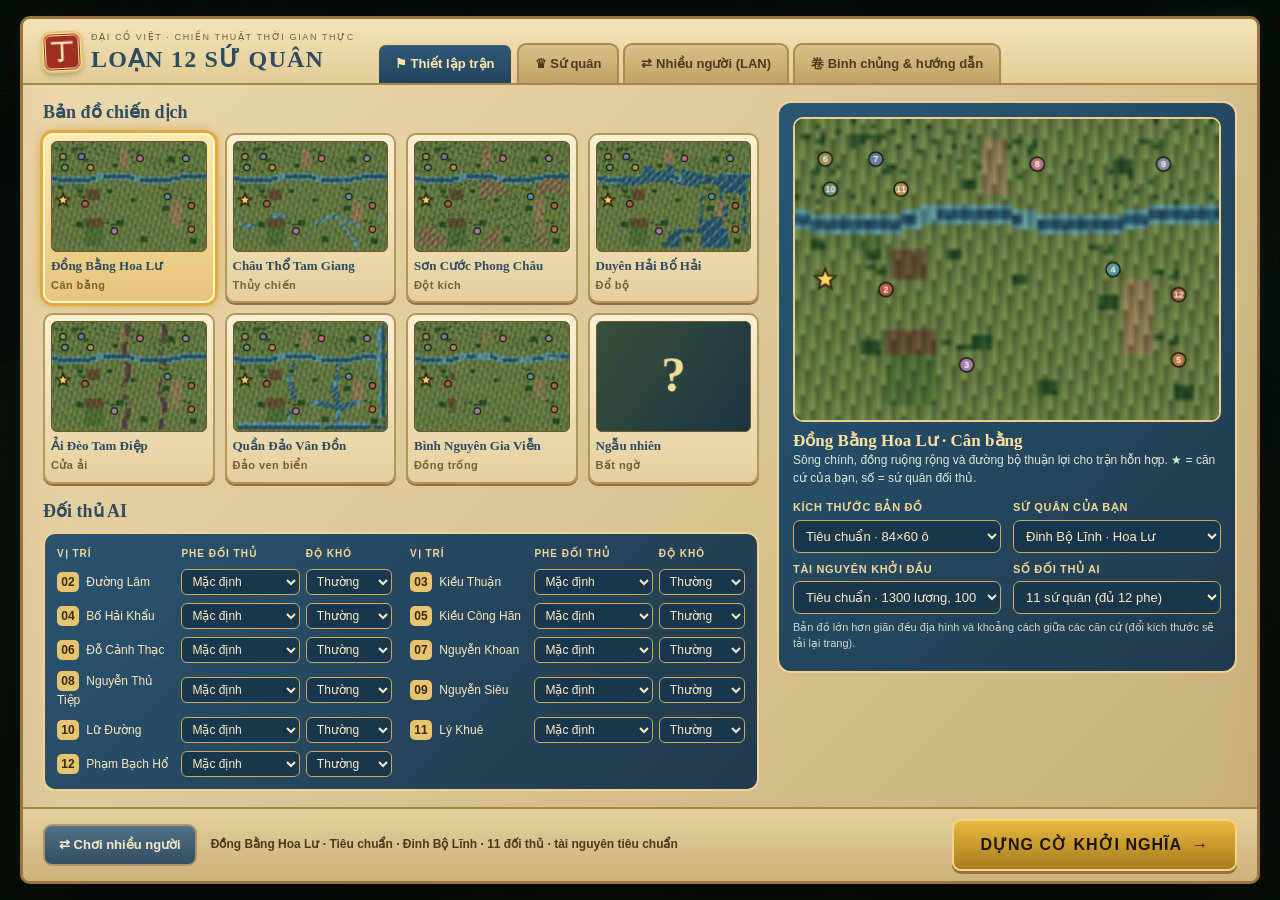
==== commit 6a380155: "Nang cap v2: so sat thuong, ping bao dong + chuong, bong may, reskin cung dinh" ====
--- a/index.html
+++ b/index.html
@@ -9,4 +9,4 @@
 <dialog id="conquest"><span class="eyebrow">MỘT THẾ LỰC ĐÃ THẤT THỦ</span><h2 id="conquestTitle"></h2><p id="conquestText"></p><div class="choices"><button id="recruitLord"><b>THU PHỤC CHIÊU HÀNG</b><span>Mở khóa quân độc quyền.<br>Nhận 70% sản lượng của căn cứ.</span></button><button id="executeLord"><b>TRẢM TƯỚNG</b><span>Nhận 1000 Lương + 600 Vàng.<br>6 dân chuyển thành phu đào đá.</span></button></div></dialog>
 <dialog id="ending"><span class="eyebrow">CHIẾN DỊCH KHÉP LẠI</span><h2 id="endingTitle"></h2><p id="endingText"></p><button id="restart" class="primary">CHƠI LẠI</button></dialog>
 <dialog id="handbook"><div class="book-head"><div><span class="eyebrow">PHÁT TRIỂN LÃNH ĐỊA · BẢN CÂN BẰNG THỬ NGHIỆM</span><h2>Binh thư Hoa Lư</h2></div><button id="closeBook">Trở lại trận</button></div><div id="bookContent"></div></dialog>
-<script src="boot.js"></script><script src="core.js"></script><script src="progression.js"></script><script src="economy.js"></script><script src="tactics.js"></script><script src="factions.js"></script><script src="ai.js"></script><script src="maps.js"></script><script src="warlords.js"></script><script src="walls.js"></script><script src="navy.js"></script><script src="setup.js"></script><script src="controls.js"></script><script src="iso-art.js"></script><script src="terrain25d.js"></script><script src="unit-sprites.js"></script><script src="vehicle-sprites.js"></script><script src="fort-art.js"></script><script src="fx.js"></script><script src="game.js"></script><script src="input.js"></script><script src="kingdom-ui.js"></script><script src="multiplayer.js"></script><script src="warlords-ui.js"></script><script src="menu.js"></script></body></html>
+<script src="boot.js"></script><script src="core.js"></script><script src="progression.js"></script><script src="economy.js"></script><script src="tactics.js"></script><script src="factions.js"></script><script src="ai.js"></script><script src="maps.js"></script><script src="warlords.js"></script><script src="walls.js"></script><script src="navy.js"></script><script src="setup.js"></script><script src="controls.js"></script><script src="iso-art.js"></script><script src="terrain25d.js"></script><script src="unit-sprites.js"></script><script src="vehicle-sprites.js"></script><script src="fort-art.js"></script><script src="fx.js"></script><script src="game.js"></script><script src="upgrade.js"></script><script src="input.js"></script><script src="kingdom-ui.js"></script><script src="multiplayer.js"></script><script src="warlords-ui.js"></script><script src="menu.js"></script></body></html>
--- a/style.css
+++ b/style.css
@@ -1 +1,118 @@
-:root{color-scheme:dark;--bg:#121a18;--panel:#18221e;--line:#344036;--text:#e7e3ce;--muted:#9fa993;--gold:#d6b16a}*{box-sizing:border-box}body{margin:0;background:var(--bg);font:13px/1.5 "Segoe UI",Arial,sans-serif;color:var(--text);overflow:hidden}button{font:inherit;cursor:pointer;color:var(--text);border:1px solid #566047;background:#263328;border-radius:4px;padding:8px 11px;transition:background .15s}button:hover:not(:disabled){background:#40513a;border-color:var(--gold)}button:disabled{opacity:.4;cursor:not-allowed}button.active{background:#6b562b;border-color:#dfbf73}header{height:88px;display:flex;align-items:center;gap:14px;padding:0 22px;border-bottom:1px solid #555238;background:#17211c}.brand{display:flex;align-items:center;gap:14px;min-width:285px}.seal{background:#943f2f;color:#f6deb0;border:3px double #d29463;font:32px Georgia;padding:0 7px;transform:rotate(-3deg)}h1{font:22px Georgia,serif;letter-spacing:2px;margin:2px 0}small,.eyebrow{font-size:9px;letter-spacing:2px;color:var(--gold)}#resources{display:flex;flex:1;justify-content:center;gap:24px}.resource{display:flex;align-items:center;gap:9px}.resource .icon{color:var(--gold);font-size:23px}.resource b{display:block;font-size:19px;font-weight:500;font-variant-numeric:tabular-nums}.resource small{color:var(--muted);letter-spacing:1px;font-size:9px}main{display:grid;grid-template-columns:1fr 304px;height:calc(100vh - 120px)}#battle{position:relative;overflow:hidden;background:#23332c}#map{display:block;width:100%;height:100%;touch-action:none}.map-heading{position:absolute;left:26px;top:22px;pointer-events:none;text-shadow:0 2px 8px #000}.map-heading h2{font:29px Georgia,serif;margin:4px 0;color:#fff0d0}.map-heading p{font-size:11px;color:#c6cdb9;margin:0}.map-bottom{position:absolute;bottom:16px;left:22px;right:22px;display:flex;justify-content:space-between;align-items:end;gap:8px;pointer-events:none}.map-bottom button{pointer-events:auto;background:#15241eee}.map-bottom>span{max-width:230px;font-size:11px;color:#ddd9c4;background:#17231bcb;padding:7px 10px;border-left:2px solid #c3a061}#toast{position:absolute;left:50%;bottom:82px;transform:translateX(-50%);background:#13221ef2;border:1px solid #958354;padding:10px 18px;max-width:80%;opacity:0;pointer-events:none;transition:opacity .2s}#toast.show{opacity:1}aside{padding:20px 16px 12px;border-left:1px solid var(--line);background:linear-gradient(145deg,#202b23,#131e1a);overflow-y:auto;scrollbar-width:thin}.campaign-head{display:flex;justify-content:space-between;align-items:center}.campaign-head b{font:26px Georgia;color:var(--gold)}.progress-track{height:3px;background:#3a4233;margin:13px 0}.progress-track i{display:block;background:var(--gold);height:3px;width:8.33%;transition:width .5s}#lords{display:grid;grid-template-columns:repeat(6,1fr);gap:7px;margin:16px 0 24px}.lord{height:27px;border:1px solid #485443;font-size:10px;padding:0;color:#b5b8a6;background:#252c24}.lord.own{color:#ecdda9;border-color:#b39455;background:#615333}.lord.ally{background:#345147;border-color:#61927e}.lord.fallen{background:#402c28;border-color:#805444}.details{border-top:1px solid var(--line);padding-top:14px;min-height:265px}.section-title{letter-spacing:2px;font-size:10px;color:var(--muted);display:flex;justify-content:space-between}.details h3{font:23px Georgia;margin:12px 0 6px}.details p{color:var(--muted);font-size:12px;margin:5px 0 12px}.stat-grid{display:grid;grid-template-columns:1fr 1fr;gap:8px;margin:12px 0}.stat-grid>div{border:1px solid var(--line);padding:7px 9px}.stat-grid small{display:block;color:var(--muted);font-size:9px}.action{width:100%;text-align:left;margin:4px 0;padding:9px 11px;display:block}.action strong{font-size:12px;font-weight:500}.action small{display:block;letter-spacing:0;font-size:10px;color:#adb7a0;margin-top:3px}.queue{color:#d9c083;font-size:11px;border-left:2px solid #a99058;padding-left:8px;margin:8px 0}.muted{color:var(--muted);font-size:11px}#minimap{display:block;width:100%;margin-top:18px;border:1px solid #596044;background:#2c3b2f;cursor:crosshair}.legend{display:flex;justify-content:space-between;font-size:9px;margin-top:5px;color:#b8baa7}.legend span:first-child{color:#dbc275}.legend span:last-child{color:#7fac97}footer{height:32px;border-top:1px solid var(--line);display:flex;align-items:center;justify-content:space-between;padding:0 20px;font-size:9px;letter-spacing:.4px;color:#96a38e}.live{display:inline-block;width:5px;height:5px;background:#a7bc78;border-radius:50%;margin-right:7px}dialog{max-width:720px;width:calc(100% - 36px);padding:36px;background:#1b2821;color:var(--text);border:1px solid #ad925c;box-shadow:0 25px 130px #000b;border-radius:8px}dialog::backdrop{background:#08130eb8;backdrop-filter:blur(4px)}dialog h2{font:40px Georgia;margin:12px 0 18px;color:#efdba9}dialog p{color:#bac1ae;font-size:14px;line-height:1.8}.instructions{display:grid;grid-template-columns:repeat(3,1fr);gap:20px;margin:24px 0}.instructions b{color:#d9c089;font-size:12px}.instructions p{font-size:12px}.note{font-size:11px!important}.primary{background:#b89b5f;color:#14221b;width:100%;padding:13px;letter-spacing:1px;border-color:#d5b976}.primary span{float:right}.choices{display:grid;grid-template-columns:1fr 1fr;gap:16px}.choices button{padding:20px;text-align:left}.choices b{display:block;color:#e0c48a}.choices span{display:block;margin-top:12px;font-size:12px;color:#bec5b1}@media(max-width:1000px){header{padding:0 12px;gap:8px}.brand{min-width:205px}.brand small{display:none}h1{font-size:16px}.seal{font-size:25px}#resources{gap:13px}.resource{gap:4px}.resource b{font-size:16px}.resource .icon{font-size:17px}main{grid-template-columns:1fr 270px}aside{padding:14px 12px}.map-bottom{flex-direction:column;align-items:start}footer span:last-child{display:none}}@media(max-width:680px){header{height:112px;flex-wrap:wrap;justify-content:space-between}.brand{min-width:0}#resources{order:2;width:100%;flex-basis:100%;padding-bottom:8px}main{height:calc(100vh - 140px);grid-template-columns:1fr 215px}aside{padding:10px}.map-heading{left:12px;top:12px}.map-heading h2{font-size:21px}.map-heading p{display:none}.map-bottom{left:10px;bottom:10px;right:10px}.map-bottom>span{display:none}.map-bottom button{font-size:10px;padding:6px}footer{height:28px;padding:0 8px}footer span:nth-child(2){display:none}.instructions{grid-template-columns:1fr;gap:0}dialog{padding:24px;max-height:90vh}dialog h2{font-size:30px}}
+/* Loạn 12 Sứ Quân — phong cách cung đình: gỗ mun, vàng đồng, ấn son */
+:root{color-scheme:dark;--bg:#100b06;--panel:#1c130a;--panel2:#241a0d;--line:#6a5228;--gold:#d8a93f;--gold-hi:#f4d47c;--text:#ecdfc0;--muted:#a08c68;--red:#b0402f}
+*{box-sizing:border-box}
+body{margin:0;color:var(--text);overflow:hidden;
+  font:13px/1.5 "Segoe UI",Arial,sans-serif;
+  background:radial-gradient(1400px 800px at 50% -10%, #2b1f0e 0%, #14100a 55%, #0a0704 100%)}
+button{font:inherit;cursor:pointer;color:var(--text);
+  border:1px solid #6a5228;background:linear-gradient(180deg,#2e2110,#1c130a);
+  border-radius:6px;padding:8px 11px;transition:all .15s;box-shadow:inset 0 1px 0 #ffffff14, 0 2px 6px #0009}
+button:hover:not(:disabled){background:linear-gradient(180deg,#453313,#241a0c);border-color:var(--gold);color:var(--gold-hi)}
+button:disabled{opacity:.4;cursor:not-allowed}
+button.active{background:linear-gradient(180deg,#6b5326,#4a3717);border-color:var(--gold-hi);color:#ffe9ad}
+header{height:88px;display:flex;align-items:center;gap:14px;padding:0 22px;
+  border-bottom:2px solid #8a6a2e;
+  background:linear-gradient(180deg,#2c1f0e 0%,#191006 100%);
+  box-shadow:0 1px 0 #f4d47c33, 0 6px 18px #000a}
+.brand{display:flex;align-items:center;gap:14px;min-width:285px}
+.seal{background:#943f2f;color:#f6deb0;border:3px double #d29463;font:32px Georgia,serif;padding:0 7px;transform:rotate(-3deg);box-shadow:0 3px 8px #000a}
+h1{font:22px Georgia,serif;letter-spacing:3px;margin:2px 0;color:#f0d9a0;text-shadow:0 2px 4px #000}
+small,.eyebrow{font-size:9px;letter-spacing:2px;color:var(--gold)}
+#resources{display:flex;flex:1;justify-content:center;gap:14px}
+.resource{display:flex;align-items:center;gap:9px;
+  background:#120c06cc;border:1px solid #6a5228;border-radius:8px;padding:5px 14px;
+  box-shadow:inset 0 0 12px #000}
+.resource.low b{color:#ff8a76}
+.resource .icon{color:var(--gold);font-size:23px;text-shadow:0 0 8px #d8a93f66}
+.resource b{display:block;font-size:19px;font-weight:600;color:#ffe9ad;font-variant-numeric:tabular-nums}
+.resource small{color:var(--muted);letter-spacing:1px;font-size:9px}
+main{display:grid;grid-template-columns:1fr 304px;height:calc(100vh - 120px)}
+#battle{position:relative;overflow:hidden;background:#1a1409}
+#map{display:block;width:100%;height:100%;touch-action:none}
+.map-heading{position:absolute;left:26px;top:22px;pointer-events:none;text-shadow:0 2px 8px #000}
+.map-heading h2{font:29px Georgia,serif;margin:4px 0;color:#fff0d0}
+.map-heading p{font-size:11px;color:#c6b68e;margin:0}
+.map-bottom{position:absolute;bottom:16px;left:22px;right:22px;display:flex;justify-content:space-between;align-items:end;gap:8px;pointer-events:none}
+.map-bottom button{pointer-events:auto;background:#1c130bee;border-color:#8a6a2e}
+.map-bottom>span{max-width:230px;font-size:11px;color:#ddd0a8;background:#1c130bcc;padding:7px 10px;border-left:3px solid var(--gold);border-radius:0 6px 6px 0}
+#toast{position:absolute;left:50%;bottom:82px;transform:translateX(-50%);
+  background:#191006f2;border:1px solid var(--gold);color:#ffe9ad;
+  padding:10px 18px;max-width:80%;opacity:0;pointer-events:none;transition:opacity .2s;border-radius:8px;box-shadow:0 6px 20px #000}
+#toast.show{opacity:1}
+aside{padding:20px 16px 12px;border-left:2px solid #8a6a2e;
+  background:linear-gradient(145deg,#251a0c,#120c06);
+  overflow-y:auto;scrollbar-width:thin;box-shadow:inset 0 0 40px #00000088}
+.campaign-head{display:flex;justify-content:space-between;align-items:center}
+.campaign-head b{font:26px Georgia,serif;color:var(--gold);text-shadow:0 2px 4px #000}
+.progress-track{height:5px;background:#0d0906;border:1px solid #4a3a1e;border-radius:3px;margin:13px 0}
+.progress-track i{display:block;background:linear-gradient(90deg,#8a6a2e,var(--gold-hi));height:100%;border-radius:3px;width:8.33%;transition:width .5s}
+#lords{display:grid;grid-template-columns:repeat(6,1fr);gap:7px;margin:16px 0 24px}
+.lord{height:27px;border:1px solid #4a3a1e;font-size:10px;padding:0;color:#b5a67e;background:#1c130a;border-radius:4px}
+.lord.own{color:#ffe9ad;border-color:var(--gold);background:#4a3717}
+.lord.ally{background:#1e3a2e;border-color:#4e8a6e;color:#bfe3cd}
+.lord.fallen{background:#3a1f1a;border-color:#8a4a3e;color:#d89a8a}
+.details{border-top:1px solid var(--line);padding-top:14px;min-height:265px}
+.section-title{letter-spacing:2px;font-size:10px;color:var(--muted);display:flex;justify-content:space-between}
+.details h3{font:23px Georgia,serif;margin:12px 0 6px;color:#f0d9a0}
+.details p{color:var(--muted);font-size:12px;margin:5px 0 12px}
+.stat-grid{display:grid;grid-template-columns:1fr 1fr;gap:8px;margin:12px 0}
+.stat-grid>div{border:1px solid var(--line);border-radius:6px;padding:7px 9px;background:#120c06}
+.stat-grid small{display:block;color:var(--muted);font-size:9px}
+.action{width:100%;text-align:left;margin:4px 0;padding:9px 11px;display:block}
+.action strong{font-size:12px;font-weight:600;color:#f0dfae}
+.action small{display:block;letter-spacing:0;font-size:10px;color:#a08c68;margin-top:3px}
+.action-unit{border-left:3px solid #7fa36a}
+.action-build{border-left:3px solid var(--gold)}
+.action-upgrade{border-left:3px solid #6db3ff}
+.action-order{border-left:3px solid #d96a55}
+.action-economy{border-left:3px solid #e0c36a}
+.action-skill{border-left:3px solid #c99ae0}
+.action-command{border-left:3px solid #9a8a6a}
+.queue{color:#d9c083;font-size:11px;border-left:2px solid #a99058;padding-left:8px;margin:8px 0}
+.muted{color:var(--muted);font-size:11px}
+#minimap{display:block;width:100%;margin-top:18px;border:2px solid #8a6a2e;border-radius:4px;background:#1a1409;cursor:crosshair;box-shadow:0 4px 14px #000a}
+.legend{display:flex;justify-content:space-between;font-size:9px;margin-top:5px;color:#b8a67e}
+.legend span:first-child{color:#f4d47c}
+.legend span:last-child{color:#7fb89a}
+footer{height:32px;border-top:2px solid #8a6a2e;display:flex;align-items:center;justify-content:space-between;
+  padding:0 20px;font-size:9px;letter-spacing:.4px;color:#a08c68;background:#120c06}
+.live{display:inline-block;width:5px;height:5px;background:#a7bc78;border-radius:50%;margin-right:7px;box-shadow:0 0 6px #a7bc78}
+dialog{max-width:720px;width:calc(100% - 36px);padding:36px;
+  background:linear-gradient(180deg,#221606,#120c06);color:var(--text);
+  border:2px solid var(--gold);box-shadow:0 25px 130px #000,inset 0 0 60px #00000088;border-radius:10px}
+dialog::backdrop{background:#08130eb8;backdrop-filter:blur(4px)}
+dialog h2{font:40px Georgia,serif;margin:12px 0 18px;color:#f4d47c;text-shadow:0 2px 8px #000}
+dialog p{color:#c9b98f;font-size:14px;line-height:1.8}
+.instructions{display:grid;grid-template-columns:repeat(3,1fr);gap:20px;margin:24px 0}
+.instructions b{color:#e8c876;font-size:12px}
+.instructions p{font-size:12px}
+.note{font-size:11px!important}
+.primary{background:linear-gradient(180deg,#e8b93f,#a87b1e)!important;color:#1c130a!important;
+  width:100%;padding:13px;letter-spacing:1px;border-color:var(--gold-hi)!important;font-weight:800}
+.primary span{float:right}
+/* Dialog thu phục / trảm tướng: khung đỏ son */
+#conquest{border:3px solid #c0392b;box-shadow:0 0 50px #c0392b66, 0 25px 130px #000}
+#conquest h2{color:#ff6a55;letter-spacing:4px;text-shadow:0 0 18px #c0392b88}
+#recruitLord{background:linear-gradient(180deg,#3fae6c,#247a44)!important;border-color:#7fd08a!important}
+#executeLord{background:linear-gradient(180deg,#d0533f,#8e2f20)!important;border-color:#ff8a76!important}
+.choices{display:grid;grid-template-columns:1fr 1fr;gap:16px}
+.choices button{padding:20px;text-align:left}
+.choices b{display:block;color:#f0dfae}
+.choices span{display:block;margin-top:12px;font-size:12px;color:#c9b98f}
+/* Bảng trong binh thư */
+.table-scroll{overflow-x:auto}
+table{border-collapse:collapse;width:100%;font-size:12px}
+th,td{border:1px solid #4a3a1e;padding:6px 8px;text-align:left}
+th{background:#2b2010;color:var(--gold)}
+td small{display:block;color:var(--muted)}
+.book-grid{display:grid;grid-template-columns:repeat(auto-fill,minmax(220px,1fr));gap:12px;margin:12px 0}
+.book-grid article{border:1px solid #4a3a1e;border-radius:8px;padding:12px;background:#150e07}
+.book-grid h4{color:#e8c876;margin:0 0 6px;font-size:13px}
+.work-progress{margin:10px 0}
+.work-progress progress{width:100%;accent-color:var(--gold)}
+.control-groups{display:flex;gap:6px;align-items:center;margin-top:10px;pointer-events:auto;font-size:11px;color:var(--gold)}
+.control-groups button{padding:4px 10px}
+#factionBadge{color:#eed19a!important}
+select{background:#241a0c;color:#eedbaa;border:1px solid #6a5228;border-radius:6px;padding:6px}
+@media(max-width:1000px){header{padding:0 12px;gap:8px}.brand{min-width:205px}.brand small{display:none}h1{font-size:16px}.seal{font-size:25px}#resources{gap:8px}.resource{gap:4px;padding:5px 8px}.resource b{font-size:16px}.resource .icon{font-size:17px}main{grid-template-columns:1fr 270px}aside{padding:14px 12px}.map-bottom{flex-direction:column;align-items:start}footer span:last-child{display:none}}
+@media(max-width:680px){header{height:112px;flex-wrap:wrap;justify-content:space-between}.brand{min-width:0}#resources{order:2;width:100%;flex-basis:100%;padding-bottom:8px}main{height:calc(100vh - 140px);grid-template-columns:1fr 215px}aside{padding:10px}.map-heading{left:12px;top:12px}.map-heading h2{font-size:21px}.map-heading p{display:none}.map-bottom{left:10px;bottom:10px;right:10px}.map-bottom>span{display:none}.map-bottom button{font-size:10px;padding:6px}footer{height:28px;padding:0 8px}footer span:nth-child(2){display:none}.instructions{grid-template-columns:1fr;gap:0}dialog{padding:24px;max-height:90vh}dialog h2{font-size:30px}}
